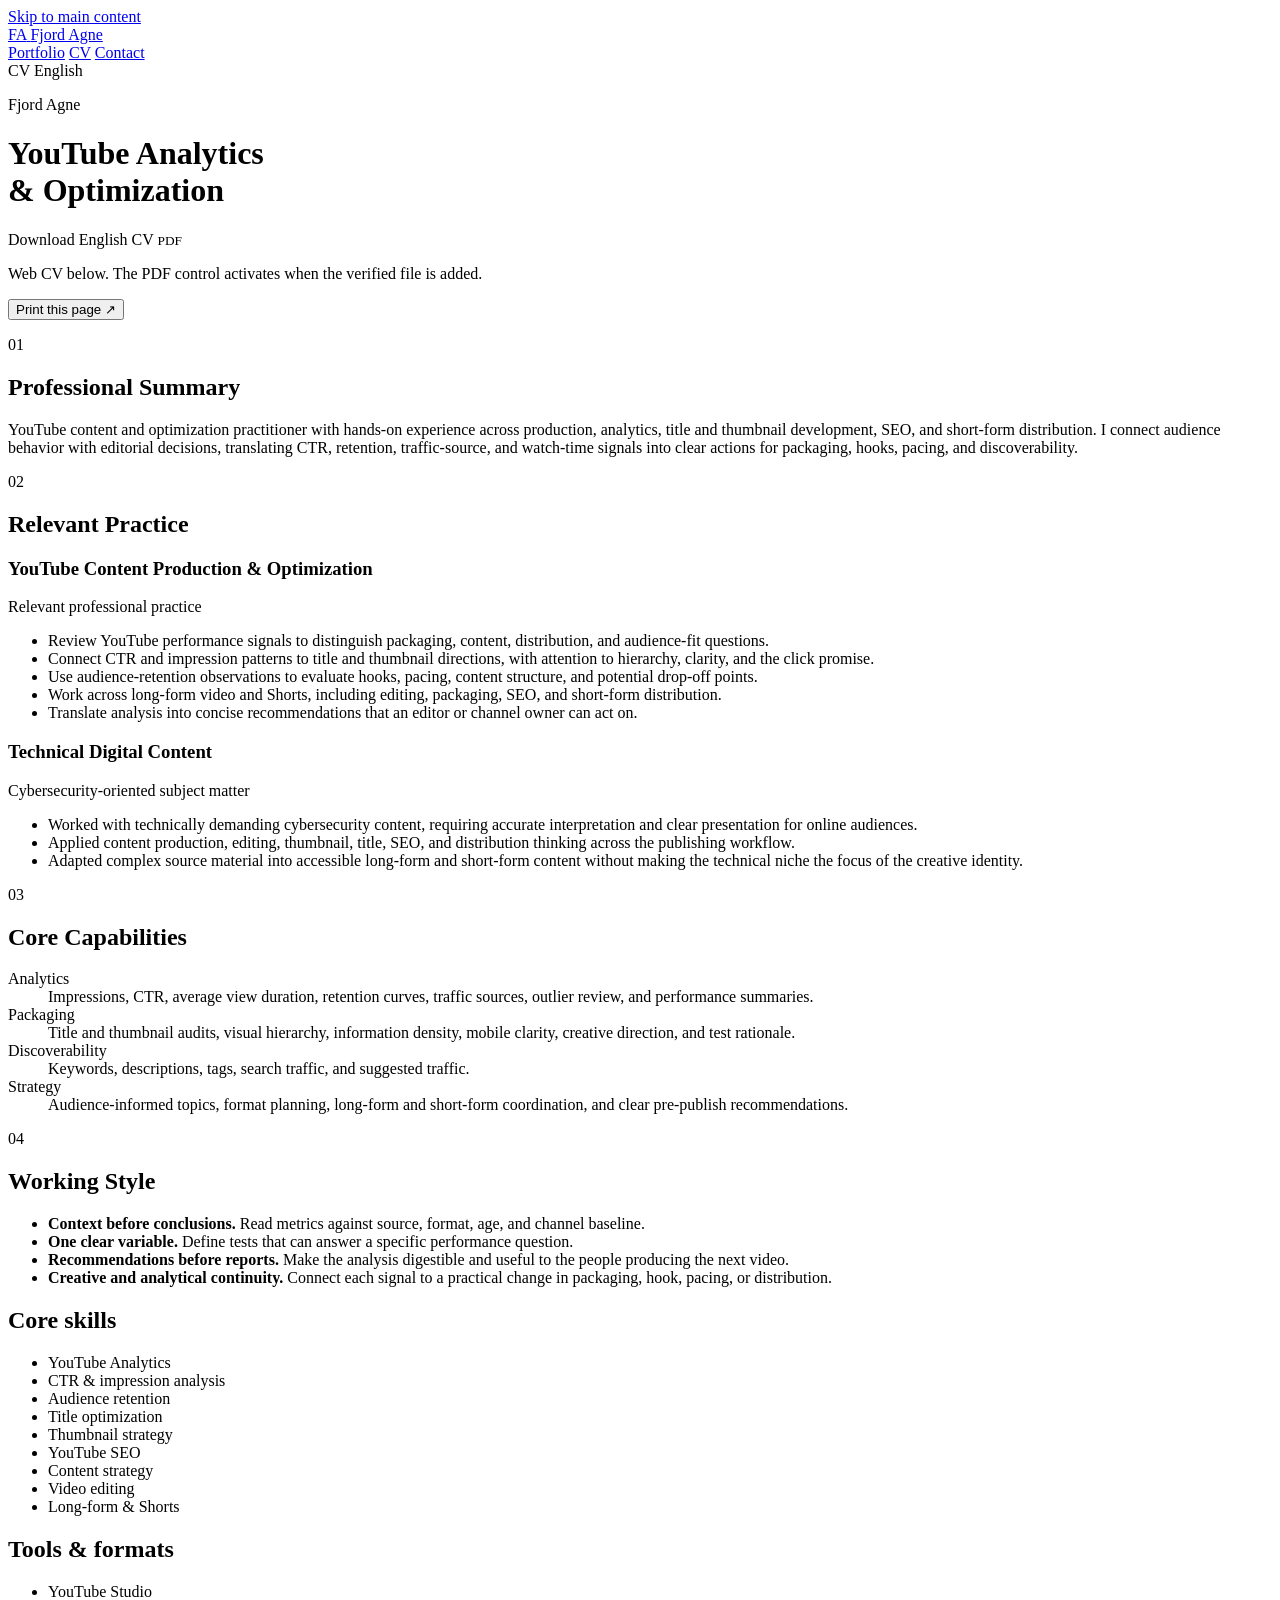
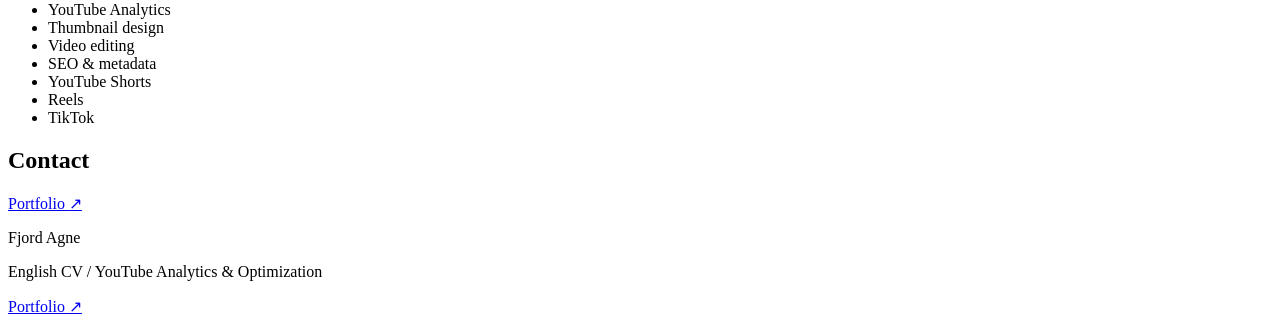
==== cv.html @ 06c0db04 "Add files via upload" ====
<!doctype html>
<html lang="en">
<head>
  <meta charset="utf-8">
  <meta name="viewport" content="width=device-width, initial-scale=1">
  <title>CV &mdash; Fjord Agne | YouTube Analytics &amp; Optimization</title>
  <meta name="description" content="English CV for Fjord Agne, focused on YouTube analytics, content optimization, title and thumbnail packaging, SEO, and video production.">
  <!-- STAGING: Change to "index, follow" only after the factual checklist in README.md is complete. -->
  <meta name="robots" content="noindex, nofollow">
  <meta name="theme-color" content="#f2efe7">
  <meta name="color-scheme" content="light">

  <meta property="og:type" content="profile">
  <meta property="og:locale" content="en_US">
  <meta property="og:title" content="CV &mdash; Fjord Agne | YouTube Analytics &amp; Optimization">
  <meta property="og:description" content="YouTube analytics, optimization, content strategy, SEO, thumbnails, titles, and video production.">
  <meta property="og:image" content="assets/og-cover.svg">
  <meta property="og:image:alt" content="Fjord Agne, YouTube Analytics and Optimization">
  <meta name="twitter:card" content="summary_large_image">

  <!-- DEPLOYMENT: Add the final absolute canonical URL after GitHub Pages is enabled. -->
  <!-- Example: <link rel="canonical" href="https://USERNAME.github.io/youtube-analytics-portfolio/cv.html"> -->

  <link rel="icon" href="favicon.svg" type="image/svg+xml">
  <link rel="stylesheet" href="styles/main.css">
  <link rel="stylesheet" href="styles/print.css" media="print">
  <script src="scripts/main.js" defer></script>
</head>
<body class="page page--cv">
  <a class="skip-link" href="#main-content">Skip to main content</a>

  <header class="site-header">
    <div class="site-header__inner shell">
      <a class="brand" href="index.html" aria-label="Fjord Agne, portfolio home">
        <span class="brand__mark" aria-hidden="true">FA</span>
        <span class="brand__name">Fjord Agne</span>
      </a>

      <nav class="site-nav" aria-label="Primary navigation">
        <a href="index.html">Portfolio</a>
        <a href="cv.html" aria-current="page">CV</a>
        <a href="#cv-contact">Contact</a>
      </nav>
    </div>
  </header>

  <main id="main-content" class="cv-main shell">
    <header class="cv-hero">
      <div class="section-marker" aria-hidden="true">
        <span>CV</span>
        <span>English</span>
      </div>
      <div class="cv-hero__title">
        <p class="eyebrow">Fjord Agne</p>
        <h1>YouTube Analytics<br>&amp; Optimization</h1>
      </div>
      <div class="cv-hero__actions">
        <a class="button button--primary button--download is-unavailable" data-optional-download data-file="assets/Fjord_Agne_CV_EN.pdf" aria-disabled="true">
          <span>Download English CV</span>
          <small>PDF</small>
        </a>
        <p data-download-status>Web CV below. The PDF control activates when the verified file is added.</p>
        <button class="print-link" type="button" data-print-cv>Print this page <span aria-hidden="true">&nearr;</span></button>
      </div>
    </header>

    <div class="cv-layout">
      <div class="cv-content">
        <section class="cv-section" aria-labelledby="summary-title">
          <p class="cv-section__index">01</p>
          <div>
            <h2 id="summary-title">Professional Summary</h2>
            <p class="cv-summary">YouTube content and optimization practitioner with hands-on experience across production, analytics, title and thumbnail development, SEO, and short-form distribution. I connect audience behavior with editorial decisions, translating CTR, retention, traffic-source, and watch-time signals into clear actions for packaging, hooks, pacing, and discoverability.</p>
          </div>
        </section>

        <section class="cv-section" aria-labelledby="experience-title">
          <p class="cv-section__index">02</p>
          <div>
            <h2 id="experience-title">Relevant Practice</h2>

            <article class="cv-role">
              <header>
                <div>
                  <h3>YouTube Content Production &amp; Optimization</h3>
                  <p>Relevant professional practice</p>
                </div>
                <!-- FACTUAL SLOT: Add verified employer/client and dates if appropriate. -->
              </header>
              <ul role="list">
                <li>Review YouTube performance signals to distinguish packaging, content, distribution, and audience-fit questions.</li>
                <li>Connect CTR and impression patterns to title and thumbnail directions, with attention to hierarchy, clarity, and the click promise.</li>
                <li>Use audience-retention observations to evaluate hooks, pacing, content structure, and potential drop-off points.</li>
                <li>Work across long-form video and Shorts, including editing, packaging, SEO, and short-form distribution.</li>
                <li>Translate analysis into concise recommendations that an editor or channel owner can act on.</li>
              </ul>
            </article>

            <article class="cv-role">
              <header>
                <div>
                  <h3>Technical Digital Content</h3>
                  <p>Cybersecurity-oriented subject matter</p>
                </div>
                <!-- FACTUAL SLOT: Add verified employer/client, role title, and dates if appropriate. -->
              </header>
              <ul role="list">
                <li>Worked with technically demanding cybersecurity content, requiring accurate interpretation and clear presentation for online audiences.</li>
                <li>Applied content production, editing, thumbnail, title, SEO, and distribution thinking across the publishing workflow.</li>
                <li>Adapted complex source material into accessible long-form and short-form content without making the technical niche the focus of the creative identity.</li>
              </ul>
            </article>
          </div>
        </section>

        <section class="cv-section" aria-labelledby="capabilities-title">
          <p class="cv-section__index">03</p>
          <div>
            <h2 id="capabilities-title">Core Capabilities</h2>
            <dl class="cv-capabilities">
              <div>
                <dt>Analytics</dt>
                <dd>Impressions, CTR, average view duration, retention curves, traffic sources, outlier review, and performance summaries.</dd>
              </div>
              <div>
                <dt>Packaging</dt>
                <dd>Title and thumbnail audits, visual hierarchy, information density, mobile clarity, creative direction, and test rationale.</dd>
              </div>
              <div>
                <dt>Discoverability</dt>
                <dd>Keywords, descriptions, tags, search traffic, and suggested traffic.</dd>
              </div>
              <div>
                <dt>Strategy</dt>
                <dd>Audience-informed topics, format planning, long-form and short-form coordination, and clear pre-publish recommendations.</dd>
              </div>
            </dl>
          </div>
        </section>

        <section class="cv-section" aria-labelledby="working-style-title">
          <p class="cv-section__index">04</p>
          <div>
            <h2 id="working-style-title">Working Style</h2>
            <ul class="cv-principles" role="list">
              <li><strong>Context before conclusions.</strong> Read metrics against source, format, age, and channel baseline.</li>
              <li><strong>One clear variable.</strong> Define tests that can answer a specific performance question.</li>
              <li><strong>Recommendations before reports.</strong> Make the analysis digestible and useful to the people producing the next video.</li>
              <li><strong>Creative and analytical continuity.</strong> Connect each signal to a practical change in packaging, hook, pacing, or distribution.</li>
            </ul>
          </div>
        </section>

        <!-- FACTUAL SECTION TEMPLATE: Add verified education details, then remove hidden. -->
        <section class="cv-section" hidden data-factual-section="education" aria-labelledby="education-title">
          <p class="cv-section__index">05</p>
          <div>
            <h2 id="education-title">Education</h2>
            <article class="cv-role">
              <header>
                <div>
                  <h3>[ADD VERIFIED PROGRAM OR QUALIFICATION]</h3>
                  <p>[ADD VERIFIED INSTITUTION]</p>
                </div>
                <p>[ADD VERIFIED DATES]</p>
              </header>
            </article>
          </div>
        </section>
      </div>

      <aside class="cv-sidebar" aria-label="CV overview">
        <section class="cv-sidebar__section">
          <h2>Core skills</h2>
          <ul role="list">
            <li>YouTube Analytics</li>
            <li>CTR &amp; impression analysis</li>
            <li>Audience retention</li>
            <li>Title optimization</li>
            <li>Thumbnail strategy</li>
            <li>YouTube SEO</li>
            <li>Content strategy</li>
            <li>Video editing</li>
            <li>Long-form &amp; Shorts</li>
          </ul>
        </section>

        <section class="cv-sidebar__section">
          <h2>Tools &amp; formats</h2>
          <ul role="list">
            <li>YouTube Studio</li>
            <li>YouTube Analytics</li>
            <li>Thumbnail design</li>
            <li>Video editing</li>
            <li>SEO &amp; metadata</li>
            <li>YouTube Shorts</li>
            <li>Reels</li>
            <li>TikTok</li>
          </ul>
        </section>

        <section class="cv-sidebar__section cv-sidebar__section--contact" id="cv-contact">
          <h2>Contact</h2>
          <div class="cv-contact-links">
            <!-- Add a verified mailto href and remove hidden before publication. -->
            <a data-contact-link="email" hidden>Email <span aria-hidden="true">&nearr;</span></a>
            <!-- Add a verified https href and remove hidden before publication. -->
            <a data-contact-link="linkedin" hidden rel="me noopener noreferrer">LinkedIn <span aria-hidden="true">&nearr;</span></a>
            <a href="index.html">Portfolio <span aria-hidden="true">&nearr;</span></a>
          </div>
        </section>

        <!-- FACTUAL SECTION TEMPLATE: Add verified language proficiencies, then remove hidden. -->
        <section class="cv-sidebar__section" hidden data-factual-section="languages">
          <h2>Languages</h2>
          <ul role="list">
            <li>[ADD LANGUAGE AND VERIFIED PROFICIENCY]</li>
          </ul>
        </section>
      </aside>
    </div>
  </main>

  <footer class="site-footer">
    <div class="site-footer__inner shell">
      <p>Fjord Agne</p>
      <p>English CV <span aria-hidden="true">/</span> YouTube Analytics &amp; Optimization</p>
      <a href="index.html">Portfolio <span aria-hidden="true">&nearr;</span></a>
    </div>
  </footer>
</body>
</html>
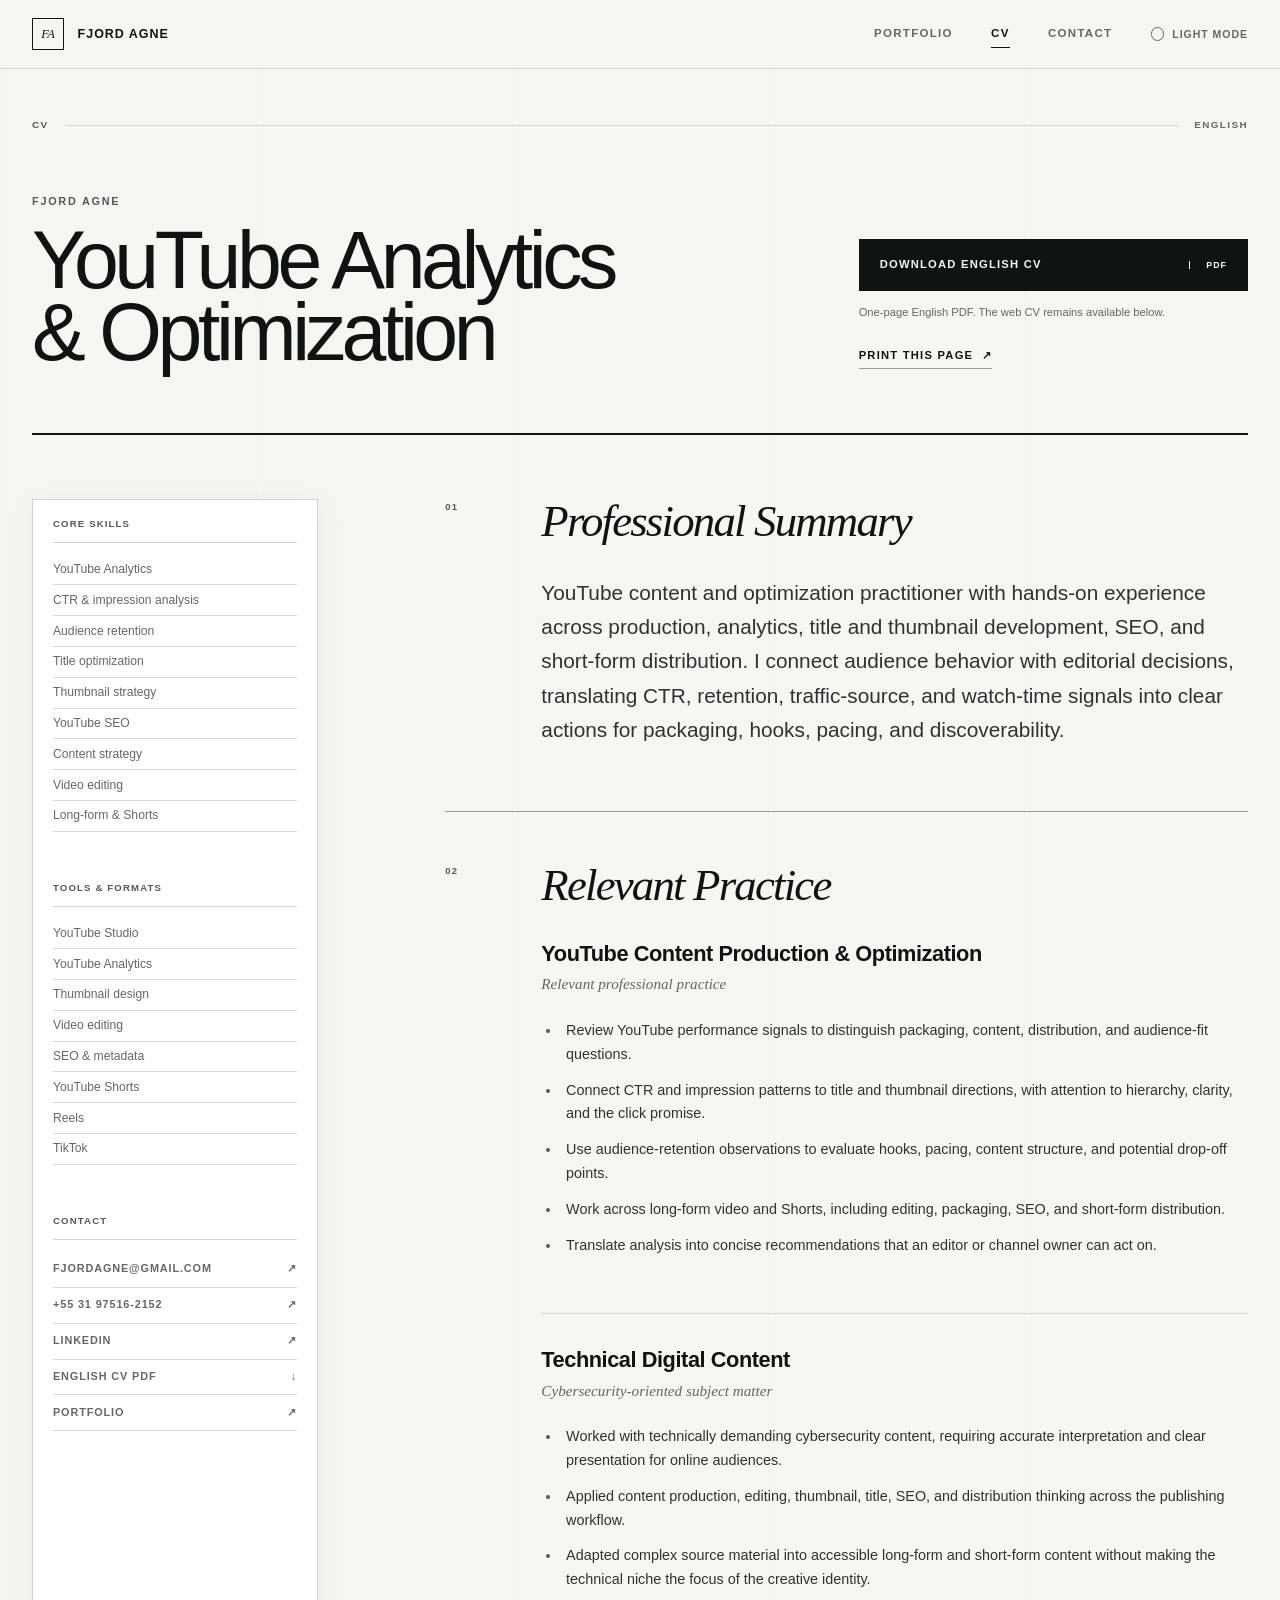
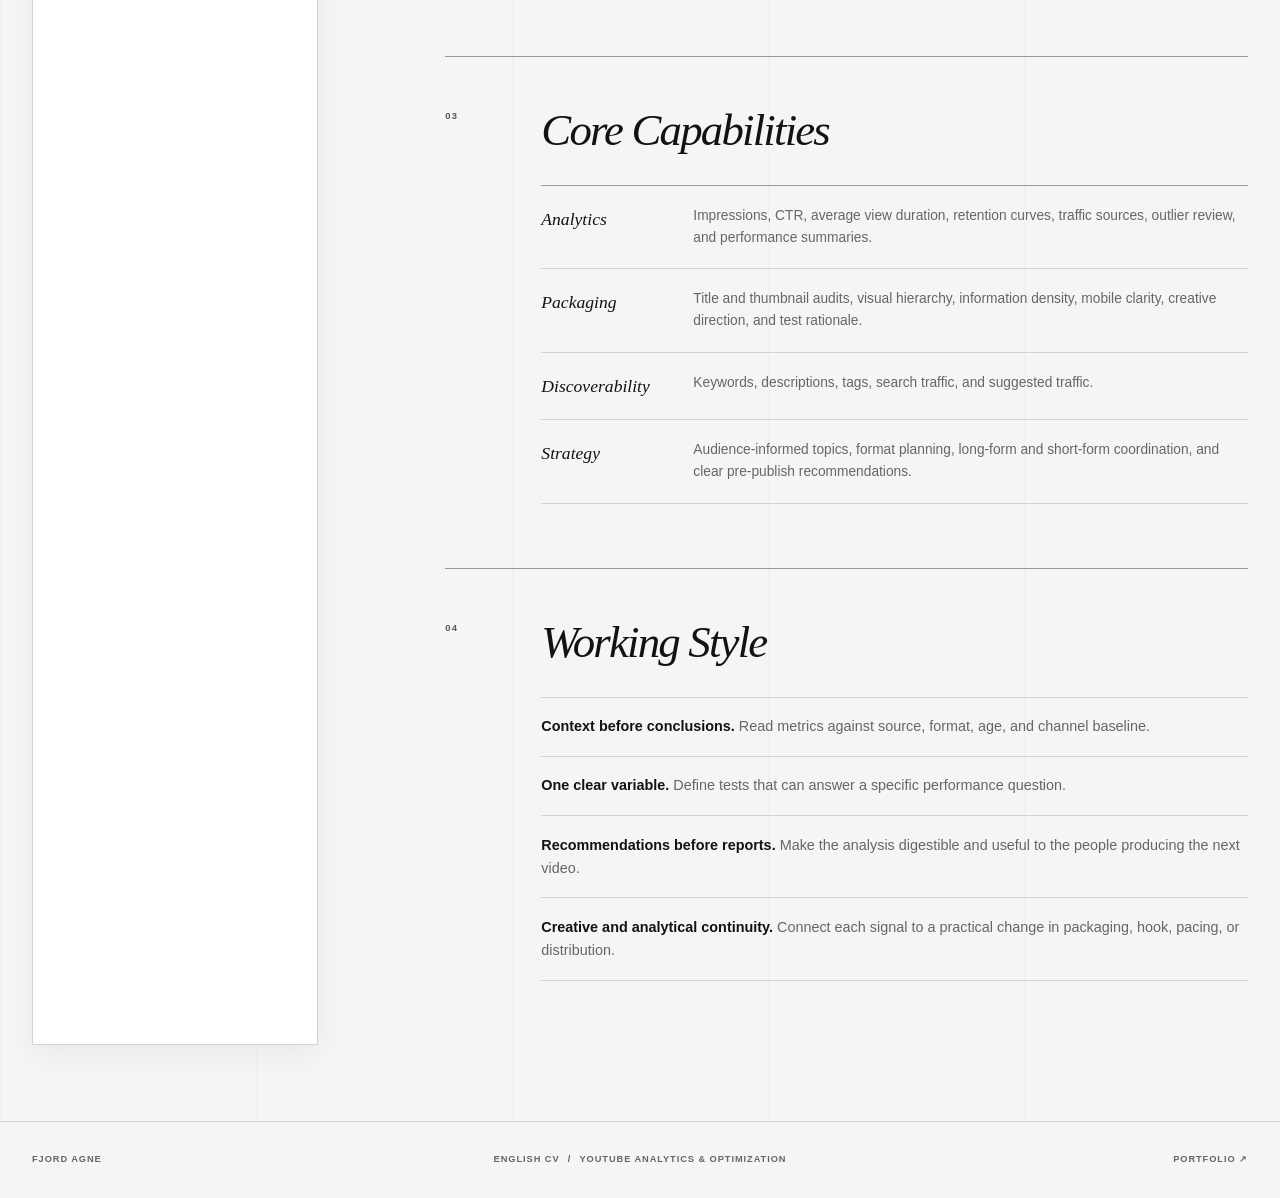
==== commit 22250fc4: "Add files via upload" ====
--- a/cv.html
+++ b/cv.html
@@ -7,8 +7,8 @@
   <meta name="description" content="English CV for Fjord Agne, focused on YouTube analytics, content optimization, title and thumbnail packaging, SEO, and video production.">
   <!-- STAGING: Change to "index, follow" only after the factual checklist in README.md is complete. -->
   <meta name="robots" content="noindex, nofollow">
-  <meta name="theme-color" content="#f2efe7">
-  <meta name="color-scheme" content="light">
+  <meta name="theme-color" content="#101111">
+  <meta name="color-scheme" content="dark light">
 
   <meta property="og:type" content="profile">
   <meta property="og:locale" content="en_US">
@@ -22,6 +22,19 @@
   <!-- Example: <link rel="canonical" href="https://USERNAME.github.io/youtube-analytics-portfolio/cv.html"> -->
 
   <link rel="icon" href="favicon.svg" type="image/svg+xml">
+  <script>
+    (() => {
+      const key = "fjord-theme";
+      let saved;
+      try { saved = localStorage.getItem(key); } catch {}
+      const theme = saved === "dark" || saved === "light"
+        ? saved
+        : matchMedia("(prefers-color-scheme: dark)").matches ? "dark" : "light";
+      document.documentElement.dataset.theme = theme;
+      document.documentElement.classList.add("has-js");
+      document.querySelector('meta[name="theme-color"]').content = theme === "dark" ? "#101111" : "#f5f5f3";
+    })();
+  </script>
   <link rel="stylesheet" href="styles/main.css">
   <link rel="stylesheet" href="styles/print.css" media="print">
   <script src="scripts/main.js" defer></script>
@@ -40,6 +53,10 @@
         <a href="index.html">Portfolio</a>
         <a href="cv.html" aria-current="page">CV</a>
         <a href="#cv-contact">Contact</a>
+        <button class="theme-toggle" type="button" data-theme-toggle aria-label="Switch theme">
+          <span class="theme-toggle__icon" aria-hidden="true"></span>
+          <span data-theme-label>Theme</span>
+        </button>
       </nav>
     </div>
   </header>
@@ -55,11 +72,11 @@
         <h1>YouTube Analytics<br>&amp; Optimization</h1>
       </div>
       <div class="cv-hero__actions">
-        <a class="button button--primary button--download is-unavailable" data-optional-download data-file="assets/Fjord_Agne_CV_EN.pdf" aria-disabled="true">
+        <a class="button button--primary button--download" href="assets/Fjord_Agne_CV_EN.pdf" download>
           <span>Download English CV</span>
           <small>PDF</small>
         </a>
-        <p data-download-status>Web CV below. The PDF control activates when the verified file is added.</p>
+        <p>One-page English PDF. The web CV remains available below.</p>
         <button class="print-link" type="button" data-print-cv>Print this page <span aria-hidden="true">&nearr;</span></button>
       </div>
     </header>
@@ -202,10 +219,10 @@
         <section class="cv-sidebar__section cv-sidebar__section--contact" id="cv-contact">
           <h2>Contact</h2>
           <div class="cv-contact-links">
-            <!-- Add a verified mailto href and remove hidden before publication. -->
-            <a data-contact-link="email" hidden>Email <span aria-hidden="true">&nearr;</span></a>
-            <!-- Add a verified https href and remove hidden before publication. -->
-            <a data-contact-link="linkedin" hidden rel="me noopener noreferrer">LinkedIn <span aria-hidden="true">&nearr;</span></a>
+            <a href="mailto:fjordagne@gmail.com">fjordagne@gmail.com <span aria-hidden="true">&nearr;</span></a>
+            <a href="tel:+5531975162152">+55 31 97516-2152 <span aria-hidden="true">&nearr;</span></a>
+            <a href="https://www.linkedin.com/in/fjord-agne" target="_blank" rel="me noopener noreferrer">LinkedIn <span aria-hidden="true">&nearr;</span></a>
+            <a href="assets/Fjord_Agne_CV_EN.pdf" download>English CV PDF <span aria-hidden="true">&darr;</span></a>
             <a href="index.html">Portfolio <span aria-hidden="true">&nearr;</span></a>
           </div>
         </section>
--- a/styles/main.css
+++ b/styles/main.css
@@ -0,0 +1,3763 @@
+:root {
+  color-scheme: light;
+  --paper: #f5f5f3;
+  --paper-light: #ffffff;
+  --paper-deep: #e9eae8;
+  --ink: #111212;
+  --ink-soft: #303232;
+  --muted: #646767;
+  --muted-light: #8d9090;
+  --line: #d3d5d4;
+  --line-strong: #979b9a;
+  --charcoal: #101111;
+  --charcoal-light: #191a1a;
+  --steel: #a7aaaa;
+  --bronze: #555959;
+  --champagne: #d8dada;
+  --focus: #252828;
+  --focus-inverse: #f1f2f1;
+  --inverse: #f5f5f3;
+  --inverse-muted: #b9bcbb;
+  --contact: #0c0d0d;
+  --ambient-glow: rgba(17, 18, 18, 0.045);
+  --ambient-line: rgba(17, 18, 18, 0.025);
+  --surface-hover: #f0f1ef;
+  --surface-shadow: 0 1rem 3rem rgba(0, 0, 0, 0.08);
+  --surface-shadow-soft: 0 0.5rem 1.8rem rgba(0, 0, 0, 0.055);
+  --font-sans: "Helvetica Neue", "Segoe UI", Arial, sans-serif;
+  --font-serif: "Iowan Old Style", Baskerville, "Times New Roman", serif;
+  --shell: min(calc(100% - 4rem), 87.5rem);
+  --section-space: clamp(6rem, 10vw, 10rem);
+  --ease: cubic-bezier(0.22, 1, 0.36, 1);
+}
+
+:root[data-theme="dark"] {
+  color-scheme: dark;
+  --paper: #101111;
+  --paper-light: #171818;
+  --paper-deep: #222424;
+  --ink: #f3f3f1;
+  --ink-soft: #d4d6d5;
+  --muted: #a6a9a8;
+  --muted-light: #7f8281;
+  --line: #343636;
+  --line-strong: #5d6060;
+  --charcoal: #090a0a;
+  --charcoal-light: #151616;
+  --steel: #adb0af;
+  --bronze: #b9bcbb;
+  --champagne: #e0e1df;
+  --focus: #f1f2f1;
+  --focus-inverse: #f1f2f1;
+  --inverse: #f5f5f3;
+  --inverse-muted: #b9bcbb;
+  --contact: #080909;
+  --ambient-glow: rgba(255, 255, 255, 0.035);
+  --ambient-line: rgba(255, 255, 255, 0.018);
+  --surface-hover: #1c1e1e;
+  --surface-shadow: 0 1rem 3rem rgba(0, 0, 0, 0.28), 0 0 2.5rem rgba(255, 255, 255, 0.025);
+  --surface-shadow-soft: 0 0.75rem 2rem rgba(0, 0, 0, 0.18), 0 0 2rem rgba(255, 255, 255, 0.012);
+}
+
+*,
+*::before,
+*::after {
+  box-sizing: border-box;
+}
+
+html {
+  overflow-x: clip;
+  scroll-behavior: smooth;
+  scroll-padding-top: 6rem;
+}
+
+body {
+  margin: 0;
+  overflow-x: clip;
+  background: var(--paper);
+  background-image: linear-gradient(to right, var(--ambient-line) 1px, transparent 1px);
+  background-position: center top;
+  background-size: clamp(12rem, 20vw, 18rem) 100%;
+  color: var(--ink);
+  font-family: var(--font-sans);
+  font-size: 1rem;
+  font-kerning: normal;
+  line-height: 1.6;
+  text-rendering: optimizeLegibility;
+  -webkit-font-smoothing: antialiased;
+  -moz-osx-font-smoothing: grayscale;
+}
+
+[hidden] {
+  display: none !important;
+}
+
+img,
+svg {
+  display: block;
+  max-width: 100%;
+}
+
+button,
+input,
+textarea,
+select {
+  font: inherit;
+}
+
+button,
+a {
+  -webkit-tap-highlight-color: transparent;
+}
+
+a {
+  color: inherit;
+}
+
+p,
+h1,
+h2,
+h3,
+h4,
+dl,
+dd,
+figure,
+blockquote {
+  margin: 0;
+}
+
+ul,
+ol {
+  margin: 0;
+  padding: 0;
+}
+
+::selection {
+  background: var(--champagne);
+  color: var(--ink);
+}
+
+:focus-visible {
+  outline: 2px solid var(--focus);
+  outline-offset: 4px;
+}
+
+.analytics-section :focus-visible,
+.contact-section :focus-visible {
+  outline-color: var(--focus-inverse);
+}
+
+.shell {
+  width: var(--shell);
+  margin-inline: auto;
+}
+
+.skip-link {
+  position: fixed;
+  z-index: 100;
+  top: 0.75rem;
+  left: 0.75rem;
+  padding: 0.65rem 0.9rem;
+  background: var(--ink);
+  color: var(--paper);
+  font-size: 0.8rem;
+  font-weight: 700;
+  text-decoration: none;
+  transform: translateY(-180%);
+  transition: transform 180ms var(--ease);
+}
+
+.skip-link:focus {
+  transform: translateY(0);
+}
+
+.site-header {
+  position: sticky;
+  top: 0;
+  z-index: 20;
+  border-bottom: 1px solid var(--line);
+  background: var(--paper);
+}
+
+.site-header__inner {
+  display: flex;
+  min-height: 5rem;
+  align-items: center;
+  justify-content: space-between;
+  gap: 2rem;
+}
+
+.brand {
+  display: inline-flex;
+  align-items: center;
+  gap: 0.85rem;
+  font-size: 0.78rem;
+  font-weight: 700;
+  letter-spacing: 0.08em;
+  line-height: 1;
+  text-decoration: none;
+  text-transform: uppercase;
+}
+
+.brand__mark {
+  display: grid;
+  width: 2rem;
+  height: 2rem;
+  border: 1px solid var(--ink);
+  place-items: center;
+  font-family: var(--font-serif);
+  font-size: 0.78rem;
+  font-style: italic;
+  font-weight: 400;
+  letter-spacing: 0;
+}
+
+.brand__name {
+  position: relative;
+}
+
+.site-nav {
+  display: flex;
+  align-items: center;
+  gap: clamp(1.3rem, 3vw, 3rem);
+}
+
+.site-nav a {
+  position: relative;
+  padding-block: 0.5rem;
+  color: var(--muted);
+  font-size: 0.72rem;
+  font-weight: 700;
+  letter-spacing: 0.11em;
+  line-height: 1;
+  text-decoration: none;
+  text-transform: uppercase;
+  transition: color 180ms ease;
+}
+
+.site-nav a::after {
+  position: absolute;
+  right: 0;
+  bottom: 0;
+  left: 0;
+  height: 1px;
+  background: currentColor;
+  content: "";
+  transform: scaleX(0);
+  transform-origin: right;
+  transition: transform 220ms var(--ease);
+}
+
+.site-nav a:hover,
+.site-nav a[aria-current="page"] {
+  color: var(--ink);
+}
+
+.site-nav a:hover::after,
+.site-nav a[aria-current="page"]::after {
+  transform: scaleX(1);
+  transform-origin: left;
+}
+
+.section {
+  padding-block: clamp(4rem, 6vw, 5rem);
+}
+
+.eyebrow {
+  color: var(--bronze);
+  font-size: 0.68rem;
+  font-weight: 700;
+  letter-spacing: 0.16em;
+  line-height: 1.4;
+  text-transform: uppercase;
+}
+
+.section-marker {
+  display: grid;
+  grid-template-columns: auto 1fr auto;
+  align-items: center;
+  gap: 1rem;
+  color: var(--muted);
+  font-size: 0.62rem;
+  font-weight: 700;
+  letter-spacing: 0.14em;
+  line-height: 1;
+  text-transform: uppercase;
+}
+
+.section-marker::before {
+  grid-column: 2;
+  grid-row: 1;
+  height: 1px;
+  background: var(--line);
+  content: "";
+}
+
+.section-marker span:first-child {
+  grid-column: 1;
+  grid-row: 1;
+  color: var(--bronze);
+}
+
+.section-marker span:last-child {
+  grid-column: 3;
+  grid-row: 1;
+}
+
+.section-marker--inverse,
+.section-heading--inverse .section-marker {
+  color: var(--inverse-muted);
+}
+
+.section-marker--inverse::before,
+.section-heading--inverse .section-marker::before {
+  background: #4d5050;
+}
+
+.section-marker--inverse span:first-child,
+.section-heading--inverse .section-marker span:first-child {
+  color: var(--champagne);
+}
+
+.section-heading {
+  display: grid;
+  grid-template-columns: repeat(12, minmax(0, 1fr));
+  column-gap: 1.5rem;
+  row-gap: clamp(2.5rem, 5vw, 4.5rem);
+  margin-bottom: clamp(4rem, 7vw, 6.5rem);
+}
+
+.section-heading > .section-marker {
+  grid-column: 1 / -1;
+}
+
+.section-heading > div:not(.section-marker) {
+  grid-column: 1 / span 8;
+}
+
+.section-heading__copy {
+  grid-column: 9 / -1;
+  align-self: end;
+  max-width: 31.5rem;
+  color: var(--muted);
+  font-size: clamp(0.95rem, 1.2vw, 1.08rem);
+  line-height: 1.6;
+}
+
+.section-heading h2 {
+  max-width: 13ch;
+  margin-top: 0.85rem;
+  font-family: var(--font-serif);
+  font-size: clamp(2.7rem, 5vw, 5rem);
+  font-style: italic;
+  font-weight: 400;
+  letter-spacing: -0.045em;
+  line-height: 0.98;
+}
+
+.section-heading--inverse h2 {
+  color: var(--inverse);
+}
+
+.section-heading--inverse .section-heading__copy {
+  color: var(--inverse-muted);
+}
+
+.section-heading--compact {
+  margin-bottom: 3rem;
+}
+
+.button {
+  display: inline-flex;
+  min-height: 3.25rem;
+  align-items: center;
+  justify-content: center;
+  border: 1px solid var(--ink);
+  padding: 0.8rem 1.25rem;
+  font-size: 0.7rem;
+  font-weight: 700;
+  letter-spacing: 0.11em;
+  line-height: 1;
+  text-decoration: none;
+  text-transform: uppercase;
+  transition: background-color 180ms ease, border-color 180ms ease, box-shadow 220ms ease, color 180ms ease, transform 180ms var(--ease);
+}
+
+.button:hover {
+  transform: translateY(-2px);
+}
+
+.button--primary {
+  background: var(--ink);
+  color: var(--paper);
+}
+
+.button--primary:hover {
+  background: var(--bronze);
+  border-color: var(--bronze);
+}
+
+.text-link,
+.print-link {
+  position: relative;
+  display: inline-flex;
+  align-items: center;
+  gap: 0.55rem;
+  border: 0;
+  border-bottom: 1px solid var(--line-strong);
+  padding: 0.35rem 0 0.4rem;
+  background: transparent;
+  color: var(--ink);
+  cursor: pointer;
+  font-size: 0.7rem;
+  font-weight: 700;
+  letter-spacing: 0.11em;
+  line-height: 1;
+  text-decoration: none;
+  text-transform: uppercase;
+  transition: border-color 180ms ease, color 180ms ease;
+}
+
+.text-link:hover,
+.print-link:hover {
+  border-color: var(--bronze);
+  color: var(--bronze);
+}
+
+.print-link {
+  display: none;
+}
+
+.has-js .print-link {
+  display: inline-flex;
+}
+
+/* Hero */
+
+.hero {
+  display: flex;
+  flex-direction: column;
+  padding-top: clamp(2.5rem, 5vw, 4rem);
+}
+
+.hero__grid {
+  display: grid;
+  flex: 1 0 auto;
+  grid-template-columns: repeat(12, minmax(0, 1fr));
+  align-items: center;
+  gap: 1.5rem;
+  padding-block: clamp(2.5rem, 5vw, 4rem);
+}
+
+.hero__content {
+  grid-column: 1 / span 8;
+}
+
+.hero h1 {
+  margin-top: 1.1rem;
+  font-size: clamp(4.2rem, 7vw, 6.8rem);
+  font-weight: 500;
+  letter-spacing: -0.072em;
+  line-height: 0.86;
+}
+
+.hero h1 span,
+.hero h1 em {
+  display: block;
+}
+
+.hero h1 em {
+  margin-left: 0.7em;
+  color: var(--bronze);
+  font-family: var(--font-serif);
+  font-size: 0.96em;
+  font-weight: 400;
+}
+
+.hero__lede {
+  max-width: 35rem;
+  margin-top: clamp(2rem, 4vw, 3.5rem);
+  margin-left: max(0rem, 8.333%);
+  color: var(--ink-soft);
+  font-size: clamp(1.1rem, 1.7vw, 1.4rem);
+  line-height: 1.55;
+}
+
+.hero__actions {
+  display: flex;
+  align-items: center;
+  gap: 1.5rem;
+  margin-top: 2rem;
+  margin-left: max(0rem, 8.333%);
+}
+
+.diagnostic-note {
+  grid-column: 9 / -1;
+  align-self: end;
+  border-top: 2px solid var(--ink);
+  border-bottom: 1px solid var(--line-strong);
+}
+
+.diagnostic-note__header {
+  display: flex;
+  align-items: center;
+  justify-content: space-between;
+  padding-block: 0.85rem;
+  border-bottom: 1px solid var(--line);
+  color: var(--muted);
+  font-size: 0.61rem;
+  font-weight: 700;
+  letter-spacing: 0.13em;
+  line-height: 1;
+  text-transform: uppercase;
+}
+
+.diagnostic-note dl > div {
+  display: grid;
+  grid-template-columns: 5rem 1fr;
+  gap: 1rem;
+  padding-block: 1rem;
+  border-bottom: 1px solid var(--line);
+}
+
+.diagnostic-note dl > div:last-child {
+  border-bottom: 0;
+}
+
+.diagnostic-note dt {
+  color: var(--bronze);
+  font-size: 0.58rem;
+  font-weight: 700;
+  letter-spacing: 0.12em;
+  line-height: 1.5;
+  text-transform: uppercase;
+}
+
+.diagnostic-note dd {
+  color: var(--ink-soft);
+  font-size: 0.84rem;
+  line-height: 1.55;
+}
+
+.diagnostic-note dl > div:first-child dd {
+  color: var(--ink);
+  font-family: var(--font-serif);
+  font-size: 1.35rem;
+  font-style: italic;
+  line-height: 1.15;
+}
+
+/* Positioning */
+
+.positioning {
+  border-bottom: 1px solid var(--line);
+}
+
+.practice-model {
+  display: grid;
+  grid-template-columns: repeat(3, minmax(0, 1fr));
+  border-top: 2px solid var(--ink);
+  border-bottom: 1px solid var(--line-strong);
+  list-style: none;
+}
+
+.practice-model > li {
+  min-height: 22rem;
+  padding: 1.2rem 1.5rem 1.5rem;
+}
+
+.practice-model > li:not(:last-child) {
+  border-right: 1px solid var(--line);
+}
+
+.practice-model__topline {
+  display: flex;
+  align-items: baseline;
+  justify-content: space-between;
+  gap: 1rem;
+  padding-bottom: 1rem;
+  border-bottom: 1px solid var(--line);
+}
+
+.practice-model__topline span {
+  color: var(--bronze);
+  font-size: 0.6rem;
+  font-weight: 700;
+  letter-spacing: 0.12em;
+}
+
+.practice-model h3 {
+  font-family: var(--font-serif);
+  font-size: clamp(2rem, 3.4vw, 3.4rem);
+  font-style: italic;
+  font-weight: 400;
+  letter-spacing: -0.04em;
+  line-height: 1;
+}
+
+.practice-model > li > p {
+  max-width: 19rem;
+  margin-top: 2rem;
+  color: var(--ink-soft);
+  font-size: clamp(1.05rem, 1.4vw, 1.25rem);
+  line-height: 1.55;
+}
+
+.practice-model .term-list {
+  margin-top: 4rem;
+}
+
+.term-list {
+  display: flex;
+  flex-wrap: wrap;
+  gap: 0.45rem 0.65rem;
+  list-style: none;
+}
+
+.term-list li {
+  border: 1px solid var(--line);
+  padding: 0.42rem 0.62rem;
+  color: var(--muted);
+  font-size: 0.58rem;
+  font-weight: 700;
+  letter-spacing: 0.09em;
+  line-height: 1;
+  text-transform: uppercase;
+}
+
+.model-summary {
+  display: flex;
+  align-items: center;
+  justify-content: center;
+  gap: 1rem;
+  padding-top: 2rem;
+  color: var(--muted);
+  font-family: var(--font-serif);
+  font-size: clamp(1rem, 1.5vw, 1.25rem);
+  font-style: italic;
+  text-align: center;
+}
+
+.model-summary span {
+  color: var(--bronze);
+  font-family: var(--font-sans);
+  font-size: 0.58rem;
+  font-style: normal;
+  font-weight: 700;
+  letter-spacing: 0.13em;
+  text-transform: uppercase;
+}
+
+.model-summary i {
+  color: var(--bronze);
+  font-family: var(--font-sans);
+  font-style: normal;
+}
+
+/* Analytics framework */
+
+.analytics-section {
+  background: var(--charcoal);
+  color: var(--inverse);
+}
+
+.channel-metrics {
+  display: grid;
+  grid-template-columns: repeat(4, minmax(0, 1fr));
+  border-top: 1px solid #4a4d4d;
+  border-bottom: 1px solid #4a4d4d;
+  list-style: none;
+}
+
+.channel-metrics li {
+  display: flex;
+  min-height: 15rem;
+  flex-direction: column;
+  padding: 1.35rem 1.4rem;
+}
+
+.channel-metrics li:not(:last-child) {
+  border-right: 1px solid #393c3c;
+}
+
+.channel-metrics strong {
+  color: var(--inverse);
+  font-family: var(--font-serif);
+  font-size: clamp(2.8rem, 5vw, 5.2rem);
+  font-style: italic;
+  font-weight: 400;
+  letter-spacing: -0.055em;
+  line-height: 0.9;
+}
+
+.channel-metrics span {
+  max-width: 12rem;
+  margin-top: auto;
+  color: var(--inverse);
+  font-size: 0.7rem;
+  font-weight: 700;
+  letter-spacing: 0.12em;
+  line-height: 1.45;
+  text-transform: uppercase;
+}
+
+.channel-metrics small {
+  margin-top: 0.7rem;
+  color: var(--steel);
+  font-size: 0.54rem;
+  font-weight: 700;
+  letter-spacing: 0.1em;
+  text-transform: uppercase;
+}
+
+.channel-evidence {
+  display: grid;
+  grid-template-columns: 1.15fr 0.95fr;
+  gap: 1.25rem;
+  margin-top: clamp(2.5rem, 5vw, 4rem);
+}
+
+.channel-evidence figure {
+  border: 1px solid #4a4d4d;
+  background: #0d0e0e;
+}
+
+.channel-evidence .media-link {
+  display: flex;
+  aspect-ratio: 2.45 / 1;
+  align-items: center;
+  justify-content: center;
+}
+
+.channel-evidence img {
+  width: 100%;
+  height: 100%;
+  object-fit: contain;
+}
+
+.channel-evidence figcaption {
+  display: flex;
+  align-items: center;
+  justify-content: space-between;
+  gap: 1rem;
+  padding: 0.85rem 1rem;
+  border-top: 1px solid #393c3c;
+  color: var(--inverse-muted);
+  font-size: 0.58rem;
+  font-weight: 700;
+  letter-spacing: 0.09em;
+  text-transform: uppercase;
+}
+
+.channel-evidence figcaption span {
+  color: var(--steel);
+  text-align: right;
+}
+
+.performance-attribution {
+  max-width: 52rem;
+  margin-top: 2rem;
+  margin-left: auto;
+  padding-left: 1rem;
+  border-left: 1px solid var(--champagne);
+  color: var(--inverse-muted);
+  font-family: var(--font-serif);
+  font-size: 0.9rem;
+  font-style: italic;
+  line-height: 1.6;
+}
+
+.performance-sequence {
+  display: grid;
+  grid-template-columns: repeat(5, minmax(0, 1fr));
+  border-top: 1px solid #4a4d4d;
+  border-bottom: 1px solid #4a4d4d;
+  list-style: none;
+}
+
+.performance-sequence > li {
+  position: relative;
+  display: flex;
+  min-height: 22rem;
+  flex-direction: column;
+  padding: 1rem 1.25rem 1.4rem;
+}
+
+.performance-sequence > li:not(:last-child) {
+  border-right: 1px solid #393c3c;
+}
+
+.performance-sequence > li:not(:last-child)::after {
+  position: absolute;
+  z-index: 1;
+  top: 50%;
+  right: 0;
+  display: grid;
+  width: 1.65rem;
+  height: 1.65rem;
+  border: 1px solid #4a4d4d;
+  background: var(--charcoal);
+  color: var(--champagne);
+  content: "\2192";
+  font-size: 0.75rem;
+  place-items: center;
+  transform: translate(50%, -50%);
+}
+
+.performance-sequence__number {
+  color: var(--champagne);
+  font-size: 0.58rem;
+  font-weight: 700;
+  letter-spacing: 0.12em;
+}
+
+.performance-sequence__stage {
+  margin-top: auto;
+  color: var(--inverse-muted);
+  font-size: 0.59rem;
+  font-weight: 700;
+  letter-spacing: 0.13em;
+  text-transform: uppercase;
+}
+
+.performance-sequence h3 {
+  margin-top: 0.35rem;
+  font-family: var(--font-serif);
+  font-size: clamp(1.65rem, 2.3vw, 2.5rem);
+  font-style: italic;
+  font-weight: 400;
+  letter-spacing: -0.035em;
+  line-height: 1;
+}
+
+.performance-sequence li > p:not(.performance-sequence__stage) {
+  min-height: 5rem;
+  margin-top: 1.25rem;
+  color: var(--inverse-muted);
+  font-size: 0.82rem;
+  line-height: 1.55;
+}
+
+.performance-sequence small {
+  padding-top: 0.9rem;
+  border-top: 1px solid #393c3c;
+  color: var(--steel);
+  font-size: 0.57rem;
+  font-weight: 700;
+  letter-spacing: 0.08em;
+  line-height: 1.45;
+  text-transform: uppercase;
+}
+
+.diagnostic-reads {
+  display: grid;
+  grid-template-columns: repeat(12, minmax(0, 1fr));
+  gap: 1.5rem;
+  margin-top: clamp(4rem, 8vw, 7rem);
+}
+
+.diagnostic-reads__intro {
+  grid-column: 1 / span 3;
+}
+
+.diagnostic-reads__intro > p:last-child {
+  max-width: 15rem;
+  margin-top: 1.2rem;
+  color: var(--inverse-muted);
+  font-size: 0.86rem;
+}
+
+.analytics-section .eyebrow {
+  color: var(--champagne);
+}
+
+.diagnostic-list {
+  grid-column: 5 / -1;
+  border-top: 1px solid #4a4d4d;
+}
+
+.diagnostic-list > div {
+  display: grid;
+  grid-template-columns: minmax(14rem, 1fr) 1.35fr;
+  gap: 2rem;
+  padding-block: 1.25rem;
+  border-bottom: 1px solid #393c3c;
+}
+
+.diagnostic-list dt {
+  font-family: var(--font-serif);
+  font-size: clamp(1.05rem, 1.6vw, 1.35rem);
+  font-style: italic;
+  line-height: 1.35;
+}
+
+.diagnostic-list dt span {
+  margin-inline: 0.4rem;
+  color: var(--champagne);
+  font-family: var(--font-sans);
+  font-style: normal;
+}
+
+.diagnostic-list dd {
+  color: var(--inverse-muted);
+  font-size: 0.84rem;
+  line-height: 1.55;
+}
+
+.diagnostic-list dd strong {
+  display: block;
+  margin-bottom: 0.35rem;
+  color: var(--steel);
+  font-size: 0.56rem;
+  letter-spacing: 0.12em;
+  text-transform: uppercase;
+}
+
+.framework-footnote {
+  max-width: 47rem;
+  margin-top: 3.5rem;
+  margin-left: auto;
+  padding-left: 1rem;
+  border-left: 1px solid var(--champagne);
+  color: var(--inverse-muted);
+  font-family: var(--font-serif);
+  font-size: 0.95rem;
+  font-style: italic;
+  line-height: 1.55;
+}
+
+/* Case studies */
+
+.case-study {
+  padding-top: 1rem;
+  border-top: 2px solid var(--ink);
+}
+
+.case-study + .case-study {
+  margin-top: clamp(3rem, 6vw, 4rem);
+}
+
+.case-study__header {
+  display: grid;
+  grid-template-columns: repeat(12, minmax(0, 1fr));
+  gap: 1.5rem;
+  align-items: start;
+  padding-bottom: clamp(2.5rem, 5vw, 4rem);
+}
+
+.case-study__header > p {
+  grid-column: 1 / span 4;
+  color: var(--muted);
+  font-size: 0.62rem;
+  font-weight: 700;
+  letter-spacing: 0.13em;
+  text-transform: uppercase;
+}
+
+.case-study__header > p span {
+  margin-inline: 0.45rem;
+  color: var(--bronze);
+}
+
+.case-study__header h3 {
+  grid-column: 5 / -1;
+  max-width: 19ch;
+  font-size: clamp(2.1rem, 4.5vw, 4.5rem);
+  font-weight: 500;
+  letter-spacing: -0.055em;
+  line-height: 0.98;
+}
+
+.case-study__grid {
+  display: grid;
+  grid-template-columns: repeat(12, minmax(0, 1fr));
+  gap: 1.5rem;
+  align-items: start;
+}
+
+.case-study__narrative {
+  grid-column: 1 / span 5;
+}
+
+.case-study__narrative section {
+  display: grid;
+  grid-template-columns: 6.5rem 1fr;
+  gap: 1.25rem;
+  padding-block: 1.3rem;
+  border-top: 1px solid var(--line);
+}
+
+.case-study__narrative section:last-child {
+  border-bottom: 1px solid var(--line);
+}
+
+.case-study__narrative h4 {
+  color: var(--bronze);
+  font-size: 0.57rem;
+  font-weight: 700;
+  letter-spacing: 0.11em;
+  line-height: 1.5;
+  text-transform: uppercase;
+}
+
+.case-study__narrative p {
+  color: var(--ink-soft);
+  font-size: 0.93rem;
+  line-height: 1.68;
+}
+
+.case-study__grid > figure {
+  grid-column: 7 / -1;
+}
+
+.case-study__evidence {
+  grid-column: 7 / -1;
+}
+
+.evidence-stack {
+  display: grid;
+  gap: 1.25rem;
+}
+
+.evidence-card {
+  border: 1px solid var(--line-strong);
+  background: var(--paper-light);
+}
+
+.evidence-card img {
+  width: 100%;
+  height: auto;
+  background: #0d0e0e;
+}
+
+.evidence-card figcaption {
+  padding: 0.85rem 1rem;
+  border-top: 1px solid var(--line);
+  color: var(--muted);
+  font-family: var(--font-serif);
+  font-size: 0.8rem;
+  font-style: italic;
+  line-height: 1.5;
+}
+
+.evidence-card figcaption span {
+  display: block;
+  margin-bottom: 0.25rem;
+  color: var(--bronze);
+  font-family: var(--font-sans);
+  font-size: 0.55rem;
+  font-style: normal;
+  font-weight: 700;
+  letter-spacing: 0.1em;
+  text-transform: uppercase;
+}
+
+.format-evidence .evidence-card:last-child img {
+  max-height: 29rem;
+  object-fit: contain;
+}
+
+.analysis-map,
+.packaging-board,
+.distribution-map {
+  border: 1px solid var(--line-strong);
+  background: var(--paper-light);
+}
+
+.analysis-map__header,
+.packaging-board__header {
+  display: flex;
+  align-items: center;
+  justify-content: space-between;
+  padding: 0.85rem 1rem;
+  border-bottom: 1px solid var(--line);
+  color: var(--muted);
+  font-size: 0.56rem;
+  font-weight: 700;
+  letter-spacing: 0.1em;
+  text-transform: uppercase;
+}
+
+.analysis-map ol {
+  display: grid;
+  grid-template-columns: repeat(4, 1fr);
+  min-height: 20rem;
+  list-style: none;
+}
+
+.analysis-map li {
+  position: relative;
+  display: flex;
+  flex-direction: column;
+  justify-content: flex-end;
+  padding: 1rem;
+}
+
+.analysis-map li:not(:last-child) {
+  border-right: 1px solid var(--line);
+}
+
+.analysis-map li:not(:last-child)::after {
+  position: absolute;
+  z-index: 1;
+  top: 40%;
+  right: 0;
+  display: grid;
+  width: 1.4rem;
+  height: 1.4rem;
+  border: 1px solid var(--line);
+  background: var(--paper-light);
+  color: var(--bronze);
+  content: "\2192";
+  font-size: 0.66rem;
+  place-items: center;
+  transform: translate(50%, -50%);
+}
+
+.analysis-map li span {
+  color: var(--ink);
+  font-family: var(--font-serif);
+  font-size: clamp(1rem, 1.5vw, 1.3rem);
+  font-style: italic;
+  line-height: 1.15;
+}
+
+.analysis-map li small {
+  margin-top: 0.65rem;
+  color: var(--muted);
+  font-size: 0.54rem;
+  font-weight: 700;
+  letter-spacing: 0.07em;
+  line-height: 1.4;
+  text-transform: uppercase;
+}
+
+.analysis-map figcaption,
+.packaging-board figcaption,
+.distribution-map figcaption {
+  padding: 0.85rem 1rem;
+  border-top: 1px solid var(--line);
+  color: var(--muted);
+  font-family: var(--font-serif);
+  font-size: 0.8rem;
+  font-style: italic;
+  line-height: 1.45;
+}
+
+.packaging-variants {
+  display: grid;
+  grid-template-columns: 1fr 1fr;
+}
+
+.packaging-variant {
+  padding: 1rem;
+}
+
+.packaging-variant + .packaging-variant {
+  border-left: 1px solid var(--line);
+}
+
+.packaging-variant__meta {
+  display: flex;
+  align-items: center;
+  justify-content: space-between;
+  margin-bottom: 0.75rem;
+  color: var(--muted);
+  font-size: 0.54rem;
+  font-weight: 700;
+  letter-spacing: 0.1em;
+  text-transform: uppercase;
+}
+
+.packaging-variant__meta span:first-child {
+  color: var(--bronze);
+}
+
+.thumbnail-wireframe {
+  position: relative;
+  overflow: hidden;
+  aspect-ratio: 16 / 9;
+  background: var(--charcoal-light);
+}
+
+.thumbnail-wireframe::after {
+  position: absolute;
+  inset: 0.65rem;
+  border: 1px solid #4a4d4d;
+  content: "";
+}
+
+.thumbnail-wireframe__subject,
+.thumbnail-wireframe__copy {
+  position: absolute;
+  z-index: 1;
+  display: block;
+}
+
+.thumbnail-wireframe__subject {
+  border: 1px solid var(--champagne);
+}
+
+.thumbnail-wireframe__copy {
+  background: var(--paper-deep);
+}
+
+.thumbnail-wireframe--image .thumbnail-wireframe__subject {
+  top: 18%;
+  right: 12%;
+  width: 43%;
+  height: 64%;
+  border-radius: 50% 50% 44% 44%;
+}
+
+.thumbnail-wireframe--image .thumbnail-wireframe__copy {
+  bottom: 20%;
+  left: 12%;
+  width: 29%;
+  height: 10%;
+}
+
+.thumbnail-wireframe--title .thumbnail-wireframe__subject {
+  top: 18%;
+  left: 10%;
+  width: 32%;
+  height: 64%;
+}
+
+.thumbnail-wireframe--title .thumbnail-wireframe__copy {
+  top: 31%;
+  right: 10%;
+  width: 42%;
+  height: 12%;
+}
+
+.thumbnail-wireframe--title .thumbnail-wireframe__copy::before,
+.thumbnail-wireframe--title .thumbnail-wireframe__copy::after {
+  position: absolute;
+  right: 0;
+  width: 100%;
+  height: 100%;
+  background: var(--paper-deep);
+  content: "";
+}
+
+.thumbnail-wireframe--title .thumbnail-wireframe__copy::before {
+  top: 1.5rem;
+}
+
+.thumbnail-wireframe--title .thumbnail-wireframe__copy::after {
+  top: 3rem;
+}
+
+.packaging-variant > p {
+  min-height: 4.3rem;
+  margin-top: 0.9rem;
+  color: var(--muted);
+  font-size: 0.74rem;
+  line-height: 1.5;
+}
+
+.distribution-map {
+  display: grid;
+  grid-template-columns: 0.85fr 1.15fr;
+  min-height: 24rem;
+}
+
+.distribution-map__source {
+  display: flex;
+  flex-direction: column;
+  justify-content: center;
+  padding: 2rem;
+  border-right: 1px solid var(--line);
+  background: var(--charcoal-light);
+  color: var(--inverse);
+}
+
+.distribution-map__source span {
+  color: var(--champagne);
+  font-size: 0.55rem;
+  font-weight: 700;
+  letter-spacing: 0.11em;
+  text-transform: uppercase;
+}
+
+.distribution-map__source strong {
+  margin-top: 0.8rem;
+  font-family: var(--font-serif);
+  font-size: clamp(1.65rem, 2.6vw, 2.8rem);
+  font-style: italic;
+  font-weight: 400;
+  line-height: 1;
+}
+
+.distribution-map__source small {
+  margin-top: 1.2rem;
+  color: var(--inverse-muted);
+  font-size: 0.57rem;
+  font-weight: 700;
+  letter-spacing: 0.08em;
+  text-transform: uppercase;
+}
+
+.distribution-map ul {
+  display: flex;
+  flex-direction: column;
+  justify-content: center;
+  list-style: none;
+}
+
+.distribution-map li {
+  position: relative;
+  padding: 1rem 1rem 1rem 2.5rem;
+  border-bottom: 1px solid var(--line);
+}
+
+.distribution-map li:last-child {
+  border-bottom: 0;
+}
+
+.distribution-map li::before {
+  position: absolute;
+  top: 1.55rem;
+  left: 1rem;
+  width: 0.75rem;
+  height: 1px;
+  background: var(--bronze);
+  content: "";
+}
+
+.distribution-map li span {
+  display: block;
+  color: var(--muted);
+  font-size: 0.53rem;
+  font-weight: 700;
+  letter-spacing: 0.1em;
+  text-transform: uppercase;
+}
+
+.distribution-map li strong {
+  display: block;
+  margin-top: 0.2rem;
+  font-family: var(--font-serif);
+  font-size: 1.05rem;
+  font-style: italic;
+  font-weight: 400;
+}
+
+.distribution-map figcaption {
+  grid-column: 1 / -1;
+}
+
+.case-study__footer {
+  display: grid;
+  grid-template-columns: repeat(12, minmax(0, 1fr));
+  gap: 1.5rem;
+  margin-top: 2.5rem;
+  padding-top: 1rem;
+  border-top: 1px solid var(--line);
+}
+
+.case-study__footer > p {
+  grid-column: 1 / span 3;
+  color: var(--bronze);
+  font-size: 0.57rem;
+  font-weight: 700;
+  letter-spacing: 0.11em;
+  text-transform: uppercase;
+}
+
+.case-study__footer .term-list {
+  grid-column: 5 / -1;
+}
+
+.case-asset {
+  width: 100%;
+  aspect-ratio: 16 / 9;
+  object-fit: cover;
+}
+
+.media-link {
+  display: block;
+  overflow: hidden;
+  background: #0d0e0e;
+  cursor: zoom-in;
+  text-decoration: none;
+}
+
+.media-link img {
+  transition: filter 220ms ease;
+}
+
+.media-link:hover img {
+  filter: contrast(1.03);
+}
+
+/* Creative work */
+
+.creative-work {
+  border-top: 1px solid var(--line);
+}
+
+.thumbnail-gallery {
+  display: grid;
+  grid-template-columns: repeat(2, minmax(0, 1fr));
+  gap: 1.25rem;
+}
+
+.creative-group + .creative-group {
+  margin-top: clamp(4rem, 8vw, 7rem);
+}
+
+.creative-group__header {
+  display: flex;
+  align-items: baseline;
+  justify-content: space-between;
+  gap: 2rem;
+  margin-bottom: 1.5rem;
+  padding-top: 1rem;
+  border-top: 2px solid var(--ink);
+}
+
+.creative-group__header h3 {
+  font-family: var(--font-serif);
+  font-size: clamp(1.8rem, 3vw, 3rem);
+  font-style: italic;
+  font-weight: 400;
+  letter-spacing: -0.035em;
+  line-height: 1;
+}
+
+.creative-group__header p {
+  color: var(--muted);
+  font-size: 0.58rem;
+  font-weight: 700;
+  letter-spacing: 0.1em;
+  text-align: right;
+  text-transform: uppercase;
+}
+
+.thumbnail-gallery--vertical {
+  max-width: 47rem;
+}
+
+.thumbnail-gallery figure {
+  margin: 0;
+  padding: 0.4rem;
+  border: 1px solid var(--line);
+  background: var(--paper-light);
+}
+
+.thumbnail-gallery img {
+  width: 100%;
+  height: auto;
+  aspect-ratio: 16 / 9;
+  border: 0;
+  object-fit: cover;
+  transition: filter 220ms ease, transform 220ms var(--ease);
+}
+
+.thumbnail-gallery--vertical img {
+  aspect-ratio: 9 / 16;
+}
+
+.thumbnail-gallery figure:hover img {
+  filter: contrast(1.03);
+  transform: translateY(-4px) scale(1.01);
+}
+
+.thumbnail-gallery figcaption {
+  display: flex;
+  align-items: center;
+  justify-content: space-between;
+  padding-top: 0.75rem;
+  color: var(--muted);
+  font-size: 0.6rem;
+  font-weight: 700;
+  letter-spacing: 0.09em;
+  text-transform: uppercase;
+}
+
+.thumbnail-gallery figcaption span {
+  color: var(--bronze);
+}
+
+.packaging-principles {
+  grid-template-columns: repeat(4, minmax(0, 1fr));
+}
+
+.packaging-principles > li {
+  min-height: auto;
+  padding: 1rem 1.5rem;
+}
+
+.packaging-principles h3 {
+  font-size: clamp(1.6rem, 2.65vw, 2.75rem);
+}
+
+/* Image enlargement */
+
+.media-dialog {
+  width: min(94vw, 90rem);
+  max-width: none;
+  max-height: 94vh;
+  border: 1px solid #555858;
+  padding: 0;
+  background: var(--charcoal);
+  color: var(--inverse);
+  overflow: hidden;
+}
+
+.media-dialog::backdrop {
+  background: rgba(8, 9, 9, 0.9);
+}
+
+.media-dialog__inner {
+  display: grid;
+  max-height: 94vh;
+  padding: 1rem;
+}
+
+.media-dialog__close {
+  justify-self: end;
+  border: 0;
+  border-bottom: 1px solid #666969;
+  padding: 0.45rem 0;
+  background: transparent;
+  color: var(--inverse);
+  cursor: pointer;
+  font-size: 0.62rem;
+  font-weight: 700;
+  letter-spacing: 0.1em;
+  text-transform: uppercase;
+}
+
+.media-dialog__close:hover {
+  color: var(--champagne);
+}
+
+.media-dialog img {
+  width: 100%;
+  height: 76vh;
+  margin-top: 0.75rem;
+  object-fit: contain;
+}
+
+.media-dialog p {
+  margin-top: 0.8rem;
+  color: var(--inverse-muted);
+  font-family: var(--font-serif);
+  font-size: 0.82rem;
+  font-style: italic;
+  line-height: 1.5;
+  text-align: center;
+}
+
+html.is-dialog-open {
+  overflow: hidden;
+}
+
+/* Process and toolkit */
+
+.process-section {
+  border-top: 1px solid var(--line);
+}
+
+.process-list {
+  display: grid;
+  grid-template-columns: repeat(5, minmax(0, 1fr));
+  border-top: 2px solid var(--ink);
+  border-bottom: 1px solid var(--line-strong);
+  list-style: none;
+}
+
+.process-list li {
+  padding: 1rem 1.2rem 1.5rem;
+}
+
+.process-list li:not(:last-child) {
+  border-right: 1px solid var(--line);
+}
+
+.process-list span {
+  color: var(--bronze);
+  font-size: 0.58rem;
+  font-weight: 700;
+  letter-spacing: 0.12em;
+}
+
+.process-list h3 {
+  margin-top: 2rem;
+  font-size: clamp(1.5rem, 2vw, 2rem);
+}
+
+.process-list p {
+  margin-top: 1.2rem;
+  color: var(--muted);
+  font-size: 0.8rem;
+  line-height: 1.58;
+}
+
+.toolkit-section {
+  padding-top: 0;
+}
+
+.toolkit-list {
+  border-top: 2px solid var(--ink);
+}
+
+.toolkit-list > div {
+  display: grid;
+  grid-template-columns: repeat(12, minmax(0, 1fr));
+  gap: 1rem;
+  align-items: baseline;
+  padding-block: 1rem;
+  border-bottom: 1px solid var(--line);
+}
+
+.toolkit-list dt {
+  grid-column: 1 / span 4;
+  font-family: var(--font-serif);
+  font-size: clamp(1.3rem, 2.1vw, 2rem);
+  font-style: italic;
+  line-height: 1;
+}
+
+.toolkit-list dd {
+  grid-column: 5 / -1;
+  color: var(--muted);
+  font-size: 0.86rem;
+  line-height: 1.7;
+}
+
+.toolkit-list dd span {
+  margin-inline: 0.5rem;
+  color: var(--bronze);
+}
+
+/* Contact and footer */
+
+.contact-section {
+  padding-block: clamp(5rem, 9vw, 8rem);
+  background: var(--contact);
+  color: var(--inverse);
+}
+
+.contact-section__inner {
+  display: grid;
+  grid-template-columns: repeat(12, minmax(0, 1fr));
+  column-gap: 1.5rem;
+  row-gap: clamp(3.5rem, 7vw, 6rem);
+}
+
+.contact-section__inner > .section-marker {
+  grid-column: 1 / -1;
+}
+
+.contact-section__main {
+  grid-column: 1 / span 8;
+}
+
+.contact-section .eyebrow {
+  color: var(--champagne);
+}
+
+.contact-section h2 {
+  max-width: 13ch;
+  margin-top: 1rem;
+  font-family: var(--font-serif);
+  font-size: clamp(3rem, 6vw, 6rem);
+  font-style: italic;
+  font-weight: 400;
+  letter-spacing: -0.05em;
+  line-height: 0.95;
+}
+
+.contact-section__main > p:last-child {
+  max-width: 35rem;
+  margin-top: 2rem;
+  color: var(--inverse-muted);
+  font-size: clamp(0.95rem, 1.35vw, 1.1rem);
+}
+
+.contact-section__links {
+  grid-column: 9 / -1;
+  align-self: end;
+  border-top: 1px solid #4a4d4d;
+  font-style: normal;
+}
+
+.contact-section__links a {
+  display: flex;
+  align-items: center;
+  justify-content: space-between;
+  padding-block: 1rem;
+  border-bottom: 1px solid #4a4d4d;
+  color: var(--inverse);
+  font-size: 0.7rem;
+  font-weight: 700;
+  letter-spacing: 0.11em;
+  text-decoration: none;
+  text-transform: uppercase;
+  transition: color 180ms ease, padding-left 180ms var(--ease);
+}
+
+.contact-section__links a:hover {
+  padding-left: 0.4rem;
+  color: var(--champagne);
+}
+
+.site-footer {
+  border-top: 1px solid var(--line);
+  background: var(--paper);
+}
+
+.site-footer__inner {
+  display: grid;
+  grid-template-columns: 1fr 2fr 1fr;
+  gap: 1.5rem;
+  align-items: center;
+  min-height: 6rem;
+  color: var(--muted);
+  font-size: 0.58rem;
+  font-weight: 700;
+  letter-spacing: 0.1em;
+  line-height: 1.5;
+  text-transform: uppercase;
+}
+
+.site-footer__inner p:nth-child(2) {
+  text-align: center;
+}
+
+.site-footer__inner p span {
+  margin-inline: 0.3rem;
+  color: var(--bronze);
+}
+
+.site-footer__inner a {
+  justify-self: end;
+  text-decoration: none;
+}
+
+.site-footer__inner a:hover {
+  color: var(--bronze);
+}
+
+/* CV */
+
+.cv-main {
+  padding-top: clamp(3rem, 6vw, 6rem);
+  padding-bottom: var(--section-space);
+}
+
+.cv-hero {
+  display: grid;
+  grid-template-columns: repeat(12, minmax(0, 1fr));
+  column-gap: 1.5rem;
+  row-gap: clamp(2.5rem, 5vw, 4.5rem);
+  padding-bottom: clamp(4rem, 8vw, 7rem);
+  border-bottom: 2px solid var(--ink);
+}
+
+.cv-hero > .section-marker {
+  grid-column: 1 / -1;
+}
+
+.cv-hero__title {
+  grid-column: 1 / span 8;
+}
+
+.cv-hero h1 {
+  margin-top: 0.9rem;
+  font-size: clamp(3.8rem, 7.5vw, 7.5rem);
+  font-weight: 500;
+  letter-spacing: -0.07em;
+  line-height: 0.88;
+}
+
+.cv-hero__actions {
+  grid-column: 9 / -1;
+  align-self: end;
+}
+
+.button--download {
+  width: 100%;
+  justify-content: space-between;
+}
+
+.button--download small {
+  padding-left: 1rem;
+  border-left: 1px solid var(--paper);
+  font-size: 0.55rem;
+  letter-spacing: 0.12em;
+}
+
+.cv-hero__actions > p {
+  margin-top: 0.8rem;
+  color: var(--muted);
+  font-size: 0.7rem;
+  line-height: 1.5;
+}
+
+.print-link {
+  margin-top: 1.5rem;
+}
+
+.cv-layout {
+  display: grid;
+  grid-template-columns: repeat(12, minmax(0, 1fr));
+  gap: 1.5rem;
+  padding-top: clamp(4rem, 7vw, 6rem);
+}
+
+.cv-sidebar {
+  grid-column: 1 / span 3;
+  grid-row: 1;
+  padding-right: 1.5rem;
+  border-right: 1px solid var(--line);
+}
+
+.cv-sidebar__section + .cv-sidebar__section {
+  margin-top: 3rem;
+}
+
+.cv-sidebar__section h2 {
+  padding-bottom: 0.7rem;
+  border-bottom: 1px solid var(--line);
+  color: var(--bronze);
+  font-size: 0.6rem;
+  font-weight: 700;
+  letter-spacing: 0.12em;
+  text-transform: uppercase;
+}
+
+.cv-sidebar__section ul {
+  margin-top: 0.7rem;
+  list-style: none;
+}
+
+.cv-sidebar__section li {
+  padding-block: 0.4rem;
+  border-bottom: 1px solid rgba(180, 182, 181, 0.55);
+  color: var(--muted);
+  font-size: 0.76rem;
+  line-height: 1.4;
+}
+
+.cv-contact-links {
+  display: flex;
+  flex-direction: column;
+  margin-top: 0.7rem;
+}
+
+.cv-contact-links a {
+  display: flex;
+  align-items: center;
+  justify-content: space-between;
+  padding-block: 0.55rem;
+  border-bottom: 1px solid rgba(180, 182, 181, 0.55);
+  color: var(--muted);
+  font-size: 0.68rem;
+  font-weight: 700;
+  letter-spacing: 0.08em;
+  text-decoration: none;
+  text-transform: uppercase;
+}
+
+.cv-contact-links a:hover {
+  color: var(--bronze);
+}
+
+.cv-content {
+  grid-column: 5 / -1;
+  grid-row: 1;
+}
+
+.cv-section {
+  display: grid;
+  grid-template-columns: 4.5rem 1fr;
+  gap: 1.5rem;
+  padding-bottom: clamp(4rem, 7vw, 6rem);
+}
+
+.cv-section + .cv-section {
+  padding-top: clamp(3rem, 5vw, 4.5rem);
+  border-top: 1px solid var(--line-strong);
+}
+
+.cv-section__index {
+  color: var(--bronze);
+  font-size: 0.59rem;
+  font-weight: 700;
+  letter-spacing: 0.12em;
+}
+
+.cv-section h2 {
+  margin-bottom: 2rem;
+  font-family: var(--font-serif);
+  font-size: clamp(2rem, 3.5vw, 3.5rem);
+  font-style: italic;
+  font-weight: 400;
+  letter-spacing: -0.04em;
+  line-height: 1;
+}
+
+.cv-summary {
+  max-width: 48rem;
+  color: var(--ink-soft);
+  font-size: clamp(1.05rem, 1.65vw, 1.3rem);
+  line-height: 1.65;
+}
+
+.cv-role + .cv-role {
+  margin-top: 3.5rem;
+  padding-top: 2rem;
+  border-top: 1px solid var(--line);
+}
+
+.cv-role header {
+  display: flex;
+  align-items: start;
+  justify-content: space-between;
+  gap: 2rem;
+}
+
+.cv-role h3 {
+  font-size: clamp(1.15rem, 1.7vw, 1.45rem);
+  font-weight: 600;
+  letter-spacing: -0.02em;
+  line-height: 1.3;
+}
+
+.cv-role header p {
+  margin-top: 0.25rem;
+  color: var(--muted);
+  font-family: var(--font-serif);
+  font-size: 0.95rem;
+  font-style: italic;
+}
+
+.cv-role > ul {
+  margin-top: 1.4rem;
+  padding-left: 1.2rem;
+}
+
+.cv-role > ul li {
+  padding-left: 0.35rem;
+  color: var(--ink-soft);
+  font-size: 0.9rem;
+  line-height: 1.65;
+}
+
+.cv-role > ul li + li {
+  margin-top: 0.75rem;
+}
+
+.cv-role > ul li::marker {
+  color: var(--bronze);
+}
+
+.cv-capabilities {
+  border-top: 1px solid var(--line-strong);
+}
+
+.cv-capabilities > div {
+  display: grid;
+  grid-template-columns: 8rem 1fr;
+  gap: 1.5rem;
+  padding-block: 1.2rem;
+  border-bottom: 1px solid var(--line);
+}
+
+.cv-capabilities dt {
+  font-family: var(--font-serif);
+  font-size: 1.1rem;
+  font-style: italic;
+}
+
+.cv-capabilities dd {
+  color: var(--muted);
+  font-size: 0.86rem;
+  line-height: 1.6;
+}
+
+.cv-principles {
+  list-style: none;
+}
+
+.cv-principles li {
+  padding-block: 1.1rem;
+  border-top: 1px solid var(--line);
+  color: var(--muted);
+  font-size: 0.9rem;
+  line-height: 1.6;
+}
+
+.cv-principles li:last-child {
+  border-bottom: 1px solid var(--line);
+}
+
+.cv-principles strong {
+  color: var(--ink);
+  font-weight: 600;
+}
+
+/* Laptop and tablet */
+
+@media (max-width: 68rem) {
+  :root {
+    --shell: min(calc(100% - 3rem), 87.5rem);
+  }
+
+  .hero__content {
+    grid-column: 1 / span 7;
+  }
+
+  .diagnostic-note {
+    grid-column: 8 / -1;
+  }
+
+  .hero h1 {
+    font-size: clamp(3.9rem, 7.8vw, 6.7rem);
+  }
+
+  .channel-metrics {
+    grid-template-columns: repeat(2, minmax(0, 1fr));
+  }
+
+  .channel-metrics li {
+    min-height: 12rem;
+  }
+
+  .channel-metrics li:nth-child(2) {
+    border-right: 0;
+  }
+
+  .channel-metrics li:nth-child(-n + 2) {
+    border-bottom: 1px solid #393c3c;
+  }
+
+  .packaging-principles {
+    grid-template-columns: repeat(2, minmax(0, 1fr));
+  }
+
+  .packaging-principles > li {
+    min-height: 17rem;
+  }
+
+  .packaging-principles > li:nth-child(2) {
+    border-right: 0;
+  }
+
+  .packaging-principles > li:nth-child(-n + 2) {
+    border-bottom: 1px solid var(--line);
+  }
+
+  .performance-sequence {
+    grid-template-columns: repeat(3, 1fr);
+  }
+
+  .performance-sequence > li {
+    min-height: 19rem;
+    border-bottom: 1px solid #393c3c;
+  }
+
+  .performance-sequence > li:nth-child(3) {
+    border-right: 0;
+  }
+
+  .performance-sequence > li:nth-child(3)::after {
+    display: none;
+  }
+
+  .performance-sequence > li:nth-child(n + 4) {
+    border-bottom: 0;
+  }
+
+  .performance-sequence > li:nth-child(4) {
+    grid-column: 1 / span 1;
+  }
+
+  .case-study__narrative {
+    grid-column: 1 / span 6;
+  }
+
+  .case-study__grid > figure,
+  .case-study__evidence {
+    grid-column: 7 / -1;
+  }
+
+  .case-study__narrative section {
+    grid-template-columns: 5.5rem 1fr;
+  }
+
+  .analysis-map ol {
+    grid-template-columns: 1fr 1fr;
+  }
+
+  .analysis-map li:nth-child(2) {
+    border-right: 0;
+  }
+
+  .analysis-map li:nth-child(2)::after {
+    display: none;
+  }
+
+  .analysis-map li:nth-child(-n + 2) {
+    border-bottom: 1px solid var(--line);
+  }
+
+  .packaging-variants {
+    grid-template-columns: 1fr;
+  }
+
+  .packaging-variant + .packaging-variant {
+    border-top: 1px solid var(--line);
+    border-left: 0;
+  }
+
+  .distribution-map {
+    grid-template-columns: 1fr;
+  }
+
+  .distribution-map__source {
+    min-height: 13rem;
+    border-right: 0;
+    border-bottom: 1px solid var(--line);
+  }
+
+  .process-list {
+    grid-template-columns: repeat(3, minmax(0, 1fr));
+  }
+
+  .process-list li {
+    min-height: 15rem;
+    border-bottom: 1px solid var(--line);
+  }
+
+  .process-list li:nth-child(3) {
+    border-right: 0;
+  }
+
+  .process-list li:nth-child(n + 4) {
+    border-bottom: 0;
+  }
+
+  .process-list h3 {
+    margin-top: 4rem;
+  }
+}
+
+@media (max-width: 52rem) {
+  .section-heading > div:not(.section-marker) {
+    grid-column: 1 / span 7;
+  }
+
+  .section-heading__copy {
+    grid-column: 8 / -1;
+  }
+
+  .hero {
+    min-height: auto;
+  }
+
+  .hero__grid {
+    align-items: start;
+  }
+
+  .hero__content {
+    grid-column: 1 / -1;
+  }
+
+  .diagnostic-note {
+    grid-column: 5 / -1;
+    margin-top: 3rem;
+  }
+
+  .hero h1 {
+    max-width: 10ch;
+    font-size: clamp(4rem, 10vw, 5.6rem);
+  }
+
+  .hero__lede,
+  .hero__actions {
+    margin-left: 16.666%;
+  }
+
+  .practice-model > li {
+    min-height: 19rem;
+  }
+
+  .practice-model .term-list {
+    margin-top: 2.5rem;
+  }
+
+  .diagnostic-reads__intro {
+    grid-column: 1 / span 4;
+  }
+
+  .diagnostic-list {
+    grid-column: 5 / -1;
+  }
+
+  .diagnostic-list > div {
+    grid-template-columns: 1fr;
+    gap: 0.75rem;
+  }
+
+  .case-study__header > p {
+    grid-column: 1 / span 3;
+  }
+
+  .case-study__header h3 {
+    grid-column: 4 / -1;
+  }
+
+  .case-study__narrative,
+  .case-study__grid > figure,
+  .case-study__evidence {
+    grid-column: 1 / -1;
+  }
+
+  .case-study__grid > figure,
+  .case-study__evidence {
+    margin-top: 2rem;
+  }
+
+  .case-study__narrative section {
+    grid-template-columns: 7rem 1fr;
+  }
+
+  .packaging-variants {
+    grid-template-columns: 1fr 1fr;
+  }
+
+  .packaging-variant + .packaging-variant {
+    border-top: 0;
+    border-left: 1px solid var(--line);
+  }
+
+  .distribution-map {
+    grid-template-columns: 0.8fr 1.2fr;
+  }
+
+  .distribution-map__source {
+    border-right: 1px solid var(--line);
+    border-bottom: 0;
+  }
+
+  .contact-section__main {
+    grid-column: 1 / span 8;
+  }
+
+  .contact-section__links {
+    grid-column: 9 / -1;
+  }
+
+  .cv-hero__title {
+    grid-column: 1 / span 7;
+  }
+
+  .cv-hero__actions {
+    grid-column: 8 / -1;
+  }
+
+  .cv-sidebar {
+    grid-column: 1 / span 4;
+  }
+
+  .cv-content {
+    grid-column: 5 / -1;
+  }
+}
+
+/* Mobile */
+
+@media (max-width: 42rem) {
+  :root {
+    --shell: min(calc(100% - 2.25rem), 87.5rem);
+    --section-space: 5.5rem;
+  }
+
+  html {
+    scroll-padding-top: 1.5rem;
+  }
+
+  .site-header__inner {
+    min-height: 4.25rem;
+    gap: 1rem;
+  }
+
+  .brand__name {
+    display: none;
+  }
+
+  .site-nav {
+    gap: 1.15rem;
+  }
+
+  .site-nav a {
+    font-size: 0.62rem;
+    letter-spacing: 0.08em;
+  }
+
+  .section-marker {
+    gap: 0.7rem;
+  }
+
+  .section-heading {
+    display: block;
+    margin-bottom: 3.5rem;
+  }
+
+  .section-heading > .section-marker {
+    margin-bottom: 2.75rem;
+  }
+
+  .section-heading__copy {
+    margin-top: 1.5rem;
+  }
+
+  .section-heading h2 {
+    font-size: clamp(2.55rem, 13vw, 3.6rem);
+  }
+
+  .hero {
+    padding-top: 1.8rem;
+  }
+
+  .hero__grid {
+    display: block;
+    padding-block: 3.8rem 4.5rem;
+  }
+
+  .hero h1 {
+    max-width: none;
+    font-size: clamp(3.35rem, 15vw, 4.6rem);
+    line-height: 0.88;
+  }
+
+  .hero h1 em {
+    margin-left: 0;
+  }
+
+  .hero__lede,
+  .hero__actions {
+    margin-left: 0;
+  }
+
+  .hero__lede {
+    max-width: 29rem;
+    margin-top: 2rem;
+    font-size: 1.05rem;
+  }
+
+  .hero__actions {
+    align-items: flex-start;
+    flex-direction: column;
+    gap: 1.2rem;
+  }
+
+  .diagnostic-note {
+    margin-top: 4rem;
+  }
+
+  .channel-metrics {
+    grid-template-columns: 1fr;
+  }
+
+  .channel-metrics li,
+  .channel-metrics li:nth-child(2) {
+    min-height: auto;
+    padding: 1.4rem 0;
+    border-right: 0;
+  }
+
+  .channel-metrics li:not(:last-child) {
+    border-right: 0;
+    border-bottom: 1px solid #393c3c;
+  }
+
+  .channel-metrics span {
+    margin-top: 2rem;
+  }
+
+  .channel-evidence {
+    grid-template-columns: 1fr;
+  }
+
+  .channel-evidence figcaption {
+    align-items: flex-start;
+    flex-direction: column;
+    gap: 0.25rem;
+  }
+
+  .channel-evidence figcaption span {
+    text-align: left;
+  }
+
+  .practice-model {
+    grid-template-columns: 1fr;
+  }
+
+  .practice-model > li {
+    min-height: auto;
+    padding: 1.2rem 0 2rem;
+  }
+
+  .practice-model > li:not(:last-child) {
+    border-right: 0;
+    border-bottom: 1px solid var(--line);
+  }
+
+  .practice-model > li > p {
+    margin-top: 1.3rem;
+  }
+
+  .practice-model .term-list {
+    margin-top: 1.7rem;
+  }
+
+  .model-summary {
+    display: block;
+    text-align: left;
+  }
+
+  .model-summary span {
+    display: block;
+    margin-bottom: 0.65rem;
+  }
+
+  .model-summary i {
+    margin-inline: 0.25rem;
+  }
+
+  .performance-sequence {
+    grid-template-columns: 1fr;
+  }
+
+  .performance-sequence > li,
+  .performance-sequence > li:nth-child(n + 4) {
+    display: grid;
+    min-height: auto;
+    grid-template-columns: 2.7rem 1fr;
+    padding: 1.3rem 0;
+    border-right: 0;
+    border-bottom: 1px solid #393c3c;
+  }
+
+  .performance-sequence > li:last-child {
+    border-bottom: 0;
+  }
+
+  .performance-sequence > li::after {
+    display: none !important;
+  }
+
+  .performance-sequence__number {
+    grid-column: 1;
+    grid-row: 1 / span 4;
+  }
+
+  .performance-sequence__stage,
+  .performance-sequence h3,
+  .performance-sequence li > p:not(.performance-sequence__stage),
+  .performance-sequence small {
+    grid-column: 2;
+  }
+
+  .performance-sequence__stage {
+    margin-top: 0;
+  }
+
+  .performance-sequence h3 {
+    font-size: 2rem;
+  }
+
+  .performance-sequence li > p:not(.performance-sequence__stage) {
+    min-height: auto;
+    margin-top: 0.9rem;
+  }
+
+  .performance-sequence small {
+    margin-top: 1rem;
+  }
+
+  .diagnostic-reads {
+    display: block;
+    margin-top: 4.5rem;
+  }
+
+  .diagnostic-reads__intro > p:last-child {
+    max-width: 28rem;
+  }
+
+  .diagnostic-list {
+    margin-top: 2rem;
+  }
+
+  .diagnostic-list > div {
+    grid-template-columns: 1fr;
+  }
+
+  .framework-footnote {
+    margin-top: 2.5rem;
+  }
+
+  .case-study__header {
+    display: block;
+  }
+
+  .case-study__header h3 {
+    margin-top: 1.2rem;
+    font-size: clamp(2.35rem, 12vw, 3.4rem);
+  }
+
+  .case-study__grid {
+    display: block;
+  }
+
+  .case-study__narrative section {
+    display: block;
+  }
+
+  .case-study__narrative p {
+    margin-top: 0.65rem;
+  }
+
+  .analysis-map ol {
+    grid-template-columns: 1fr 1fr;
+    min-height: 18rem;
+  }
+
+  .analysis-map__header,
+  .packaging-board__header {
+    align-items: flex-start;
+    flex-direction: column;
+    gap: 0.25rem;
+  }
+
+  .packaging-variants {
+    grid-template-columns: 1fr;
+  }
+
+  .packaging-variant + .packaging-variant {
+    border-top: 1px solid var(--line);
+    border-left: 0;
+  }
+
+  .distribution-map {
+    grid-template-columns: 1fr;
+  }
+
+  .distribution-map__source {
+    border-right: 0;
+    border-bottom: 1px solid var(--line);
+  }
+
+  .case-study__footer {
+    display: block;
+  }
+
+  .case-study__footer .term-list {
+    margin-top: 1rem;
+  }
+
+  .thumbnail-gallery {
+    grid-template-columns: 1fr;
+    gap: 2rem;
+  }
+
+  .creative-group__header {
+    display: block;
+  }
+
+  .creative-group__header p {
+    margin-top: 0.75rem;
+    text-align: left;
+  }
+
+  .process-list {
+    grid-template-columns: 1fr;
+  }
+
+  .process-list li,
+  .process-list li:nth-child(n + 4) {
+    display: grid;
+    min-height: auto;
+    grid-template-columns: 2.7rem 1fr;
+    padding: 1.2rem 0;
+    border-right: 0;
+    border-bottom: 1px solid var(--line);
+  }
+
+  .process-list li:last-child {
+    border-bottom: 0;
+  }
+
+  .process-list li:not(:last-child) {
+    border-right: 0;
+  }
+
+  .process-list span {
+    grid-column: 1;
+    grid-row: 1 / span 2;
+  }
+
+  .process-list h3,
+  .process-list p {
+    grid-column: 2;
+  }
+
+  .process-list h3 {
+    margin-top: 0;
+  }
+
+  .process-list p {
+    margin-top: 0.7rem;
+  }
+
+  .toolkit-list > div {
+    display: block;
+  }
+
+  .toolkit-list dd {
+    margin-top: 0.7rem;
+  }
+
+  .contact-section__inner {
+    display: block;
+  }
+
+  .contact-section__inner > .section-marker {
+    margin-bottom: 3.5rem;
+  }
+
+  .contact-section h2 {
+    font-size: clamp(3rem, 15vw, 4.5rem);
+  }
+
+  .contact-section__links {
+    margin-top: 3rem;
+  }
+
+  .site-footer__inner {
+    grid-template-columns: 1fr auto;
+    padding-block: 1.5rem;
+  }
+
+  .site-footer__inner p:nth-child(2) {
+    display: none;
+  }
+
+  .media-dialog {
+    width: 96vw;
+    max-height: 92vh;
+  }
+
+  .media-dialog__inner {
+    max-height: 92vh;
+    padding: 0.75rem;
+  }
+
+  .media-dialog img {
+    height: 70vh;
+  }
+
+  .cv-hero {
+    display: block;
+  }
+
+  .cv-hero > .section-marker {
+    margin-bottom: 3.5rem;
+  }
+
+  .cv-hero h1 {
+    font-size: clamp(3.3rem, 15.5vw, 5rem);
+  }
+
+  .cv-hero__actions {
+    margin-top: 3rem;
+  }
+
+  .cv-layout {
+    display: flex;
+    flex-direction: column;
+    gap: 4rem;
+  }
+
+  .cv-sidebar {
+    padding-top: 3rem;
+    padding-right: 0;
+    border-top: 1px solid var(--line-strong);
+    border-right: 0;
+  }
+
+  .cv-section {
+    grid-template-columns: 2.5rem 1fr;
+    gap: 0.5rem;
+  }
+
+  .cv-section h2 {
+    font-size: 2.3rem;
+  }
+
+  .cv-role header {
+    display: block;
+  }
+
+  .cv-capabilities > div {
+    display: block;
+  }
+
+  .cv-capabilities dd {
+    margin-top: 0.4rem;
+  }
+}
+
+@media (max-width: 23.5rem) {
+  :root {
+    --shell: calc(100% - 1.5rem);
+  }
+
+  .site-nav {
+    gap: 0.8rem;
+  }
+
+  .site-nav a {
+    font-size: 0.58rem;
+  }
+
+  .hero h1 {
+    font-size: clamp(3rem, 15.5vw, 3.35rem);
+  }
+
+  .diagnostic-note dl > div {
+    grid-template-columns: 4.3rem 1fr;
+  }
+}
+
+@media (prefers-reduced-motion: reduce) {
+  html {
+    scroll-behavior: auto;
+  }
+
+  *,
+  *::before,
+  *::after {
+    scroll-behavior: auto !important;
+    transition-duration: 0.01ms !important;
+    transition-delay: 0ms !important;
+  }
+}
+
+/* Focused UX compression, theme controls, and restrained motion */
+
+html {
+  scroll-padding-top: 8rem;
+}
+
+.site-header {
+  background: var(--paper);
+}
+
+.site-header__inner {
+  min-height: 4.25rem;
+}
+
+.theme-toggle {
+  display: inline-flex;
+  min-height: 2.75rem;
+  align-items: center;
+  gap: 0.5rem;
+  border: 0;
+  padding: 0.5rem 0;
+  background: transparent;
+  color: var(--muted);
+  cursor: pointer;
+  font-size: 0.66rem;
+  font-weight: 700;
+  letter-spacing: 0.09em;
+  text-transform: uppercase;
+  transition: color 180ms ease;
+}
+
+.theme-toggle:hover {
+  color: var(--ink);
+}
+
+.theme-toggle__icon {
+  position: relative;
+  width: 0.85rem;
+  height: 0.85rem;
+  border: 1px solid currentColor;
+  border-radius: 50%;
+}
+
+.theme-toggle__icon::after {
+  position: absolute;
+  inset: 0.18rem;
+  border-radius: 50%;
+  background: currentColor;
+  content: "";
+  transform: scale(0);
+  transition: transform 180ms var(--ease);
+}
+
+:root[data-theme="dark"] .theme-toggle__icon::after {
+  transform: scale(1);
+}
+
+.section-nav {
+  display: flex;
+  min-height: 2.6rem;
+  align-items: center;
+  gap: clamp(1.25rem, 3vw, 2.75rem);
+  border-top: 1px solid var(--line);
+}
+
+.section-nav a {
+  position: relative;
+  display: inline-flex;
+  min-height: 2.6rem;
+  align-items: center;
+  color: var(--muted);
+  font-size: 0.58rem;
+  font-weight: 700;
+  letter-spacing: 0.12em;
+  text-decoration: none;
+  text-transform: uppercase;
+  transition: color 180ms ease;
+}
+
+.section-nav a::after {
+  position: absolute;
+  right: 0;
+  bottom: -1px;
+  left: 0;
+  height: 2px;
+  background: var(--bronze);
+  content: "";
+  transform: scaleX(0);
+  transform-origin: right;
+  transition: transform 220ms var(--ease);
+}
+
+.section-nav a:hover,
+.section-nav a.is-active {
+  color: var(--ink);
+}
+
+.section-nav a.is-active::after {
+  transform: scaleX(1);
+  transform-origin: left;
+}
+
+.section {
+  padding-block: clamp(3.25rem, 4.5vw, 4.5rem);
+}
+
+.section-heading {
+  row-gap: clamp(1.5rem, 2.5vw, 2.25rem);
+  margin-bottom: clamp(2.25rem, 3.5vw, 3.25rem);
+}
+
+.section-heading h2 {
+  font-size: clamp(2.35rem, 3.8vw, 3.85rem);
+  line-height: 1;
+}
+
+.eyebrow,
+.section-marker,
+.site-nav a,
+.section-nav a,
+.case-study__header > p,
+.thumbnail-gallery figcaption {
+  font-weight: 600;
+}
+
+.hero {
+  position: relative;
+  isolation: isolate;
+  padding-top: clamp(1.75rem, 2.5vw, 2.5rem);
+}
+
+.hero::before {
+  position: absolute;
+  z-index: -1;
+  top: -8rem;
+  right: -10rem;
+  width: min(54rem, 72vw);
+  height: 36rem;
+  border-radius: 50%;
+  background: radial-gradient(closest-side, var(--ambient-glow), transparent 72%);
+  content: "";
+  pointer-events: none;
+  animation: ambient-drift 22s ease-in-out infinite alternate;
+}
+
+@keyframes ambient-drift {
+  from {
+    transform: translate3d(-1.5rem, -0.5rem, 0) scale(0.98);
+  }
+  to {
+    transform: translate3d(1.5rem, 0.75rem, 0) scale(1.03);
+  }
+}
+
+.hero__grid {
+  padding-block: clamp(2.25rem, 3.5vw, 3rem);
+}
+
+.hero h1 {
+  margin-top: 0.7rem;
+  font-size: clamp(3.55rem, 5.8vw, 5.4rem);
+  font-weight: 500;
+  letter-spacing: -0.055em;
+  line-height: 0.9;
+}
+
+.hero h1 em {
+  margin-top: 0.08em;
+  margin-left: 0.72em;
+  color: var(--muted);
+  font-size: 0.8em;
+  letter-spacing: -0.045em;
+  line-height: 0.95;
+}
+
+.hero .eyebrow {
+  color: var(--ink-soft);
+  letter-spacing: 0.14em;
+}
+
+.hero__lede {
+  max-width: 32rem;
+  margin-top: clamp(1.4rem, 2.2vw, 1.9rem);
+  font-size: clamp(1.05rem, 1.45vw, 1.25rem);
+  line-height: 1.48;
+}
+
+.diagnostic-note {
+  padding-inline: 1.1rem;
+  border-right: 1px solid var(--line);
+  border-left: 1px solid var(--line);
+  background: var(--paper-light);
+  box-shadow: var(--surface-shadow);
+  transition: border-color 220ms ease, box-shadow 260ms ease, transform 260ms var(--ease);
+}
+
+.diagnostic-note dd {
+  line-height: 1.48;
+}
+
+.diagnostic-note__header {
+  padding-block: 0.78rem;
+  font-size: 0.6rem;
+  letter-spacing: 0.11em;
+}
+
+.diagnostic-note dl > div {
+  grid-template-columns: 4.4rem 1fr;
+  gap: 1.15rem;
+  padding-block: 0.85rem;
+}
+
+.diagnostic-note dt {
+  color: var(--muted);
+  font-size: 0.57rem;
+  letter-spacing: 0.1em;
+}
+
+.diagnostic-note dl > div:first-child dd {
+  align-self: center;
+  font-family: var(--font-sans);
+  font-size: clamp(0.92rem, 1.15vw, 1.05rem);
+  font-style: normal;
+  font-weight: 600;
+  letter-spacing: -0.015em;
+  line-height: 1.25;
+}
+
+.channel-metrics {
+  background: var(--charcoal-light);
+}
+
+.channel-metrics li {
+  min-height: 10rem;
+  padding: 1.1rem 1.25rem;
+  transition: background-color 220ms ease;
+}
+
+.channel-metrics strong {
+  font-size: clamp(2.55rem, 3.8vw, 4rem);
+}
+
+.channel-evidence {
+  max-width: 62rem;
+  margin-top: clamp(1.75rem, 3vw, 2.5rem);
+  margin-inline: auto;
+}
+
+.performance-attribution {
+  margin-top: 1.25rem;
+}
+
+.case-study + .case-study {
+  margin-top: clamp(3rem, 4vw, 4rem);
+}
+
+.case-study {
+  padding: 1rem 1.15rem 1.15rem;
+  border-right: 1px solid var(--line);
+  border-bottom: 1px solid var(--line);
+  border-left: 1px solid var(--line);
+  background: var(--paper-light);
+  box-shadow: var(--surface-shadow-soft);
+  transition: border-color 220ms ease, box-shadow 260ms ease, transform 260ms var(--ease);
+}
+
+.case-study__header {
+  padding-bottom: clamp(1.75rem, 3vw, 2.5rem);
+}
+
+.case-study__header h3 {
+  font-size: clamp(1.95rem, 3.2vw, 3.15rem);
+  line-height: 1;
+}
+
+.case-study__summary {
+  grid-column: 1 / span 5;
+}
+
+.case-metrics {
+  display: grid;
+  grid-template-columns: repeat(2, minmax(0, 1fr));
+  border-top: 1px solid var(--line-strong);
+  border-left: 1px solid var(--line);
+}
+
+.case-metrics > div {
+  min-height: 7.5rem;
+  padding: 0.85rem 1rem;
+  border-right: 1px solid var(--line);
+  border-bottom: 1px solid var(--line);
+}
+
+.case-metrics dt {
+  color: var(--ink);
+  font-family: var(--font-serif);
+  font-size: clamp(1.7rem, 2.7vw, 2.7rem);
+  font-style: italic;
+  letter-spacing: -0.04em;
+  line-height: 1;
+}
+
+.case-metrics dd {
+  margin-top: 1rem;
+  color: var(--muted);
+  font-size: 0.61rem;
+  font-weight: 700;
+  letter-spacing: 0.09em;
+  line-height: 1.4;
+  text-transform: uppercase;
+}
+
+.case-metrics small {
+  display: block;
+  margin-top: 0.2rem;
+  color: var(--bronze);
+  font-size: 0.55rem;
+}
+
+.case-study__summary > p {
+  max-width: 34rem;
+  margin-top: 1.25rem;
+  color: var(--ink-soft);
+  font-size: 0.9rem;
+  line-height: 1.65;
+}
+
+.evidence-stack {
+  gap: 0.85rem;
+}
+
+.evidence-card figcaption {
+  padding: 0.65rem 0.8rem;
+}
+
+.format-proof {
+  display: grid;
+  grid-template-columns: 0.8fr 1.2fr;
+  gap: 2rem;
+  align-items: start;
+  margin-top: clamp(3rem, 4vw, 4rem);
+  padding: 1rem;
+  border-top: 2px solid var(--ink);
+  border-right: 1px solid var(--line);
+  border-bottom: 1px solid var(--line);
+  border-left: 1px solid var(--line);
+  background: var(--paper-light);
+  box-shadow: var(--surface-shadow-soft);
+  transition: border-color 220ms ease, box-shadow 260ms ease, transform 260ms var(--ease);
+}
+
+.format-proof header h3 {
+  max-width: 13ch;
+  margin-top: 0.65rem;
+  font-family: var(--font-serif);
+  font-size: clamp(1.65rem, 2.5vw, 2.45rem);
+  font-style: italic;
+  font-weight: 400;
+  letter-spacing: -0.04em;
+  line-height: 1;
+}
+
+.format-proof header > p {
+  max-width: 27rem;
+  margin-top: 1.25rem;
+  color: var(--muted);
+  font-size: 0.84rem;
+  line-height: 1.6;
+}
+
+.format-proof__evidence {
+  display: grid;
+  grid-template-columns: repeat(2, minmax(0, 1fr));
+  gap: 0.85rem;
+}
+
+.format-proof__evidence figure {
+  border: 1px solid var(--line);
+  background: var(--paper-light);
+}
+
+.format-proof__evidence .media-link {
+  display: flex;
+  height: 10rem;
+  align-items: center;
+}
+
+.format-proof__evidence img {
+  width: 100%;
+  max-height: 100%;
+  object-fit: contain;
+}
+
+.format-proof__evidence figcaption {
+  padding: 0.6rem 0.75rem;
+  border-top: 1px solid var(--line);
+  color: var(--muted);
+  font-size: 0.61rem;
+  font-weight: 700;
+  letter-spacing: 0.1em;
+  text-transform: uppercase;
+}
+
+.positioning {
+  border-bottom: 0;
+}
+
+.positioning .section-heading h2 {
+  margin-top: 0;
+}
+
+.packaging-principles > li {
+  padding: 1rem 1.15rem 1.25rem;
+  background: var(--paper-light);
+  transition: background-color 220ms ease;
+}
+
+.packaging-principles .practice-model__topline {
+  min-height: 3.5rem;
+  align-items: flex-end;
+  padding-bottom: 0.8rem;
+}
+
+.packaging-principles h3 {
+  font-size: clamp(1.35rem, 1.75vw, 1.8rem);
+  line-height: 1.05;
+}
+
+.packaging-principles > li > p {
+  margin-top: 0.9rem;
+  font-size: 0.84rem;
+  line-height: 1.55;
+}
+
+.creative-work {
+  padding-top: 0;
+  padding-bottom: 2rem;
+}
+
+.creative-group + .creative-group {
+  margin-top: clamp(2.75rem, 4vw, 4rem);
+}
+
+.creative-group__header {
+  margin-bottom: 1rem;
+}
+
+.thumbnail-gallery {
+  gap: 1rem;
+}
+
+.thumbnail-gallery figcaption {
+  padding: 0.6rem 0.2rem 0.15rem;
+  font-size: 0.64rem;
+}
+
+.thumbnail-gallery figure {
+  transition: border-color 220ms ease, box-shadow 260ms ease, transform 260ms var(--ease);
+}
+
+.process-section {
+  padding-top: 2rem;
+  padding-bottom: 2.25rem;
+}
+
+.process-section .section-heading {
+  margin-bottom: 2.5rem;
+}
+
+.process-list {
+  background: var(--paper-light);
+}
+
+.process-list li {
+  min-height: auto;
+  padding: 0.9rem 1rem 1.15rem;
+  transition: background-color 220ms ease;
+}
+
+.process-list h3 {
+  margin-top: 1.4rem;
+  font-family: var(--font-serif);
+  font-size: clamp(1.35rem, 1.8vw, 1.8rem);
+  font-style: italic;
+  font-weight: 400;
+  letter-spacing: -0.03em;
+  line-height: 1;
+}
+
+.process-list p {
+  margin-top: 0.85rem;
+  font-size: 0.8rem;
+  line-height: 1.52;
+}
+
+.toolkit-section {
+  padding-block: 0 3.25rem;
+}
+
+.toolkit-compact {
+  display: grid;
+  grid-template-columns: minmax(16rem, 0.8fr) 1.2fr;
+  gap: 2rem;
+  align-items: end;
+  padding: 1.25rem;
+  border-top: 1px solid var(--line-strong);
+  border-right: 1px solid var(--line);
+  border-bottom: 1px solid var(--line);
+  border-left: 1px solid var(--line);
+  background: var(--paper-light);
+  box-shadow: var(--surface-shadow-soft);
+}
+
+.toolkit-compact h2 {
+  max-width: 16ch;
+  margin-top: 0.6rem;
+  font-family: var(--font-serif);
+  font-size: clamp(1.65rem, 2.7vw, 2.6rem);
+  font-style: italic;
+  font-weight: 400;
+  letter-spacing: -0.035em;
+  line-height: 1;
+}
+
+.toolkit-strip {
+  display: flex;
+  flex-wrap: wrap;
+  gap: 0.5rem;
+  justify-content: flex-end;
+  list-style: none;
+}
+
+.toolkit-strip li {
+  border: 1px solid var(--line);
+  padding: 0.5rem 0.65rem;
+  color: var(--muted);
+  font-size: 0.6rem;
+  font-weight: 700;
+  letter-spacing: 0.08em;
+  line-height: 1;
+  text-transform: uppercase;
+  transition: background-color 180ms ease, border-color 180ms ease, color 180ms ease;
+}
+
+.contact-section {
+  padding-block: clamp(3.5rem, 5vw, 4.75rem);
+}
+
+.contact-section__inner {
+  row-gap: clamp(2.5rem, 4vw, 3.5rem);
+}
+
+.contact-section h2 {
+  max-width: 12ch;
+  margin-top: 0;
+  font-size: clamp(2.55rem, 4vw, 4.1rem);
+  line-height: 0.98;
+}
+
+.contact-section__identity {
+  display: flex;
+  align-items: baseline;
+  gap: 0.75rem;
+  margin-top: 1.5rem;
+  color: var(--inverse-muted);
+  font-size: 0.72rem;
+  letter-spacing: 0.08em;
+  text-transform: uppercase;
+}
+
+.contact-section__identity strong {
+  color: var(--inverse);
+  font-size: 0.78rem;
+  font-weight: 600;
+}
+
+.contact-section__identity span::before {
+  margin-right: 0.75rem;
+  color: var(--inverse-muted);
+  content: "/";
+}
+
+.contact-section__main > p:last-child {
+  margin-top: 1.25rem;
+  line-height: 1.55;
+}
+
+.contact-section__links a {
+  gap: 1rem;
+  text-transform: none;
+  transition: background-color 180ms ease, color 180ms ease, padding 220ms var(--ease);
+}
+
+.contact-section__links a span:first-child {
+  overflow-wrap: anywhere;
+}
+
+.site-footer__inner {
+  min-height: 4.75rem;
+}
+
+.cv-main {
+  padding-top: clamp(3rem, 4vw, 4.5rem);
+  padding-bottom: clamp(4rem, 6vw, 6rem);
+}
+
+.cv-hero {
+  padding-bottom: clamp(3rem, 5vw, 4.5rem);
+}
+
+.cv-hero h1 {
+  font-size: clamp(3.25rem, 6.3vw, 6.25rem);
+  letter-spacing: -0.055em;
+  line-height: 0.9;
+}
+
+.cv-layout {
+  padding-top: clamp(3rem, 5vw, 4.5rem);
+}
+
+.cv-section {
+  padding-bottom: clamp(3rem, 5vw, 4.5rem);
+}
+
+.cv-section + .cv-section {
+  padding-top: clamp(2.5rem, 4vw, 3.5rem);
+}
+
+.cv-sidebar {
+  padding: 1rem 1.25rem;
+  border: 1px solid var(--line);
+  background: var(--paper-light);
+  box-shadow: var(--surface-shadow-soft);
+}
+
+.analytics-section,
+.contact-section {
+  box-shadow: inset 0 1px rgba(255, 255, 255, 0.06), inset 0 -1px rgba(255, 255, 255, 0.04);
+}
+
+@media (hover: hover) and (pointer: fine) {
+  .button:hover {
+    box-shadow: var(--surface-shadow-soft);
+  }
+
+  .diagnostic-note:hover,
+  .case-study:hover,
+  .format-proof:hover {
+    border-color: var(--line-strong);
+    box-shadow: var(--surface-shadow);
+    transform: translateY(-2px);
+  }
+
+  .case-study:focus-within,
+  .format-proof:focus-within {
+    border-color: var(--line-strong);
+    box-shadow: var(--surface-shadow);
+  }
+
+  .has-js .case-study.is-visible:hover,
+  .has-js .format-proof.is-visible:hover {
+    transform: translateY(-2px);
+  }
+
+  .packaging-principles > li:hover,
+  .process-list li:hover {
+    background: var(--surface-hover);
+  }
+
+  .channel-metrics li:hover {
+    background: rgba(255, 255, 255, 0.04);
+  }
+
+  .thumbnail-gallery figure:hover,
+  .thumbnail-gallery figure:focus-within {
+    border-color: var(--line-strong);
+    box-shadow: var(--surface-shadow-soft);
+    transform: translateY(-3px);
+  }
+
+  .thumbnail-gallery figure:hover img {
+    filter: contrast(1.025) brightness(1.02);
+    transform: scale(1.008);
+  }
+
+  .toolkit-strip li:hover {
+    border-color: var(--line-strong);
+    background: var(--surface-hover);
+    color: var(--ink);
+  }
+
+  .contact-section__links a:hover {
+    background: rgba(255, 255, 255, 0.035);
+  }
+}
+
+.has-js [data-reveal] {
+  opacity: 0;
+  transform: translateY(1rem);
+  transition: opacity 480ms var(--ease), transform 560ms var(--ease);
+  transition-delay: var(--reveal-delay, 0ms);
+}
+
+.has-js [data-reveal].is-visible {
+  opacity: 1;
+  transform: none;
+}
+
+.has-js [data-divider]::before {
+  transform: scaleX(0);
+  transform-origin: left;
+  transition: transform 620ms var(--ease);
+}
+
+.has-js [data-divider].is-visible::before {
+  transform: scaleX(1);
+}
+
+@media (max-width: 68rem) {
+  .packaging-principles > li {
+    min-height: auto;
+  }
+
+  .process-list li {
+    min-height: auto;
+  }
+
+  .process-list h3 {
+    margin-top: 1.4rem;
+  }
+}
+
+@media (max-width: 52rem) {
+  .case-study__summary,
+  .case-study__evidence {
+    grid-column: 1 / -1;
+  }
+
+  .case-study__evidence {
+    margin-top: 1.5rem;
+  }
+
+  .format-proof {
+    grid-template-columns: 1fr;
+  }
+}
+
+@media (max-width: 42rem) {
+  html {
+    scroll-padding-top: 5.25rem;
+  }
+
+  .site-header__inner {
+    min-height: 4.25rem;
+  }
+
+  .site-nav {
+    gap: 0.9rem;
+  }
+
+  .site-nav a[aria-current="page"] {
+    display: none;
+  }
+
+  .theme-toggle {
+    font-size: 0.58rem;
+    letter-spacing: 0.06em;
+  }
+
+  .section-nav {
+    display: none;
+  }
+
+  .section {
+    padding-block: 3rem;
+  }
+
+  .section-heading {
+    margin-bottom: 2.25rem;
+  }
+
+  .section-heading > .section-marker {
+    margin-bottom: 2rem;
+  }
+
+  .section-heading__copy {
+    margin-top: 1.1rem;
+  }
+
+  .hero__grid {
+    padding-block: 2.35rem 2.6rem;
+  }
+
+  .hero h1 {
+    font-size: clamp(2.95rem, 13vw, 3.7rem);
+  }
+
+  .hero__lede {
+    margin-top: 1.5rem;
+  }
+
+  .hero__actions {
+    margin-top: 1.5rem;
+  }
+
+  .diagnostic-note {
+    margin-top: 2.25rem;
+  }
+
+  .channel-metrics {
+    grid-template-columns: repeat(2, minmax(0, 1fr));
+  }
+
+  .channel-metrics li,
+  .channel-metrics li:nth-child(2) {
+    min-height: 8.5rem;
+    padding: 1rem 0.75rem;
+  }
+
+  .channel-metrics li:nth-child(odd) {
+    border-right: 1px solid #393c3c;
+  }
+
+  .channel-metrics li:nth-child(-n + 2) {
+    border-bottom: 1px solid #393c3c;
+  }
+
+  .channel-metrics span {
+    margin-top: auto;
+    font-size: 0.6rem;
+  }
+
+  .channel-metrics small {
+    margin-top: 0.35rem;
+    font-size: 0.48rem;
+  }
+
+  .channel-evidence {
+    margin-top: 1.5rem;
+  }
+
+  .case-study__header {
+    padding-bottom: 1.5rem;
+  }
+
+  .case-study__header h3 {
+    margin-top: 0.75rem;
+    font-size: clamp(1.95rem, 10vw, 2.6rem);
+  }
+
+  .case-metrics > div {
+    min-height: 6.8rem;
+    padding: 0.75rem;
+  }
+
+  .case-metrics dt {
+    font-size: clamp(1.6rem, 8vw, 2.15rem);
+  }
+
+  .case-study__evidence {
+    margin-top: 1.25rem;
+  }
+
+  .format-proof {
+    gap: 1.5rem;
+    margin-top: 2.75rem;
+  }
+
+  .format-proof__evidence {
+    gap: 0.6rem;
+  }
+
+  .format-proof__evidence .media-link {
+    height: 7rem;
+  }
+
+  .packaging-principles {
+    grid-template-columns: repeat(2, minmax(0, 1fr));
+  }
+
+  .packaging-principles > li {
+    min-height: auto;
+    padding: 0.85rem 0.75rem 1rem;
+  }
+
+  .packaging-principles > li:nth-child(odd) {
+    border-right: 1px solid var(--line);
+  }
+
+  .packaging-principles > li:nth-child(-n + 2) {
+    border-bottom: 1px solid var(--line);
+  }
+
+  .packaging-principles h3 {
+    font-size: clamp(1.2rem, 6vw, 1.55rem);
+  }
+
+  .packaging-principles > li > p {
+    margin-top: 0.8rem;
+    font-size: 0.74rem;
+    line-height: 1.5;
+  }
+
+  .creative-work {
+    padding-top: 0;
+    padding-bottom: 2rem;
+  }
+
+  .thumbnail-gallery {
+    gap: 1.25rem;
+  }
+
+  .thumbnail-gallery--vertical {
+    grid-template-columns: repeat(2, minmax(0, 1fr));
+    gap: 0.75rem;
+  }
+
+  .thumbnail-gallery--vertical figcaption {
+    align-items: flex-start;
+    flex-direction: column;
+    gap: 0.2rem;
+  }
+
+  .creative-group + .creative-group {
+    margin-top: 2.75rem;
+  }
+
+  .process-section {
+    padding-top: 2rem;
+    padding-bottom: 2rem;
+  }
+
+  .process-list h3 {
+    margin-top: 0;
+    font-size: 1.45rem;
+  }
+
+  .toolkit-section {
+    padding-bottom: 3rem;
+  }
+
+  .toolkit-compact {
+    grid-template-columns: 1fr;
+    gap: 1.5rem;
+  }
+
+  .toolkit-strip {
+    justify-content: flex-start;
+  }
+
+  .contact-section {
+    padding-block: 3.25rem;
+  }
+
+  .contact-section__inner > .section-marker {
+    margin-bottom: 2.5rem;
+  }
+
+  .contact-section h2 {
+    font-size: clamp(2.45rem, 12vw, 3.4rem);
+  }
+
+  .contact-section__links {
+    margin-top: 2rem;
+  }
+
+  .contact-section__identity {
+    align-items: flex-start;
+    flex-direction: column;
+    gap: 0.25rem;
+  }
+
+  .contact-section__identity span::before {
+    display: none;
+  }
+}
+
+@media (max-width: 23.5rem) {
+  .site-nav {
+    gap: 0.65rem;
+  }
+
+  .theme-toggle span:last-child {
+    display: none;
+  }
+}
+
+@media (prefers-reduced-motion: reduce) {
+  .hero::before {
+    animation: none;
+    transform: none;
+  }
+
+  .has-js [data-reveal] {
+    opacity: 1;
+    transform: none;
+  }
+
+  .has-js [data-divider]::before {
+    transform: scaleX(1);
+  }
+
+  .button:hover,
+  .diagnostic-note:hover,
+  .case-study:hover,
+  .format-proof:hover,
+  .thumbnail-gallery figure:hover {
+    transform: none;
+  }
+}
--- a/styles/print.css
+++ b/styles/print.css
@@ -0,0 +1,205 @@
+@page {
+  size: A4;
+  margin: 14mm 15mm;
+}
+
+:root,
+:root[data-theme="dark"],
+:root[data-theme="light"] {
+  color-scheme: light;
+  --paper: #ffffff;
+  --paper-light: #ffffff;
+  --paper-deep: #f2f2f2;
+  --ink: #111111;
+  --ink-soft: #242424;
+  --muted: #4a4a4a;
+  --line: #b8b8b8;
+  --line-strong: #777777;
+  --bronze: #3f4343;
+}
+
+html,
+body {
+  background: #ffffff !important;
+  color: #111111 !important;
+  font-size: 9.5pt;
+}
+
+.site-header,
+.site-footer,
+.skip-link,
+.cv-hero__actions,
+[data-print-cv] {
+  display: none !important;
+}
+
+.has-js [data-reveal] {
+  opacity: 1 !important;
+  transform: none !important;
+}
+
+.shell,
+.cv-main {
+  width: 100%;
+  margin: 0;
+  padding: 0;
+}
+
+.cv-hero {
+  display: grid;
+  grid-template-columns: 1fr;
+  gap: 0;
+  padding: 0 0 7mm;
+  border-bottom: 1.5pt solid #111111;
+}
+
+.cv-hero > .section-marker {
+  display: none;
+}
+
+.cv-hero__title {
+  grid-column: 1;
+}
+
+.cv-hero__title .eyebrow {
+  color: #3f4343;
+  font-size: 7pt;
+}
+
+.cv-hero h1 {
+  margin-top: 2mm;
+  font-size: 29pt;
+  letter-spacing: -1.2pt;
+  line-height: 0.94;
+}
+
+.cv-layout {
+  display: grid;
+  grid-template-columns: 46mm 1fr;
+  gap: 8mm;
+  padding-top: 8mm;
+}
+
+.cv-sidebar {
+  grid-column: 1;
+  grid-row: 1;
+  padding: 0 6mm 0 0;
+  border: 0;
+  border-right: 0.5pt solid #b8b8b8;
+  background: #ffffff;
+}
+
+.cv-content {
+  grid-column: 2;
+  grid-row: 1;
+}
+
+.cv-sidebar__section + .cv-sidebar__section {
+  margin-top: 7mm;
+}
+
+.cv-sidebar__section h2 {
+  padding-bottom: 2mm;
+  font-size: 6.5pt;
+}
+
+.cv-sidebar__section ul,
+.cv-contact-links {
+  margin-top: 2mm;
+}
+
+.cv-sidebar__section li,
+.cv-contact-links a {
+  padding-block: 1.2mm;
+  font-size: 7.2pt;
+}
+
+.cv-section {
+  display: grid;
+  grid-template-columns: 8mm 1fr;
+  gap: 3mm;
+  padding-bottom: 8mm;
+}
+
+.cv-section + .cv-section {
+  padding-top: 7mm;
+}
+
+.cv-section:nth-child(3) {
+  break-inside: avoid;
+}
+
+.cv-section__index {
+  font-size: 6.5pt;
+}
+
+.cv-section h2 {
+  margin-bottom: 5mm;
+  font-size: 18pt;
+}
+
+.cv-summary {
+  font-size: 9.5pt;
+  line-height: 1.5;
+}
+
+.cv-role,
+.cv-capabilities > div,
+.cv-principles li {
+  break-inside: avoid;
+}
+
+.cv-role + .cv-role {
+  margin-top: 7mm;
+  padding-top: 5mm;
+}
+
+.cv-role h3 {
+  font-size: 10.5pt;
+}
+
+.cv-role header p {
+  font-size: 8.2pt;
+}
+
+.cv-role > ul {
+  margin-top: 3mm;
+}
+
+.cv-role > ul li {
+  font-size: 8.2pt;
+  line-height: 1.45;
+}
+
+.cv-role > ul li + li {
+  margin-top: 1.5mm;
+}
+
+.cv-capabilities > div {
+  grid-template-columns: 25mm 1fr;
+  gap: 4mm;
+  padding-block: 3mm;
+}
+
+.cv-capabilities dt {
+  font-size: 9pt;
+}
+
+.cv-capabilities dd,
+.cv-principles li {
+  font-size: 8pt;
+  line-height: 1.45;
+}
+
+.cv-principles li {
+  padding-block: 3mm;
+}
+
+a {
+  color: #111111 !important;
+  text-decoration: none !important;
+}
+
+[hidden] {
+  display: none !important;
+}
